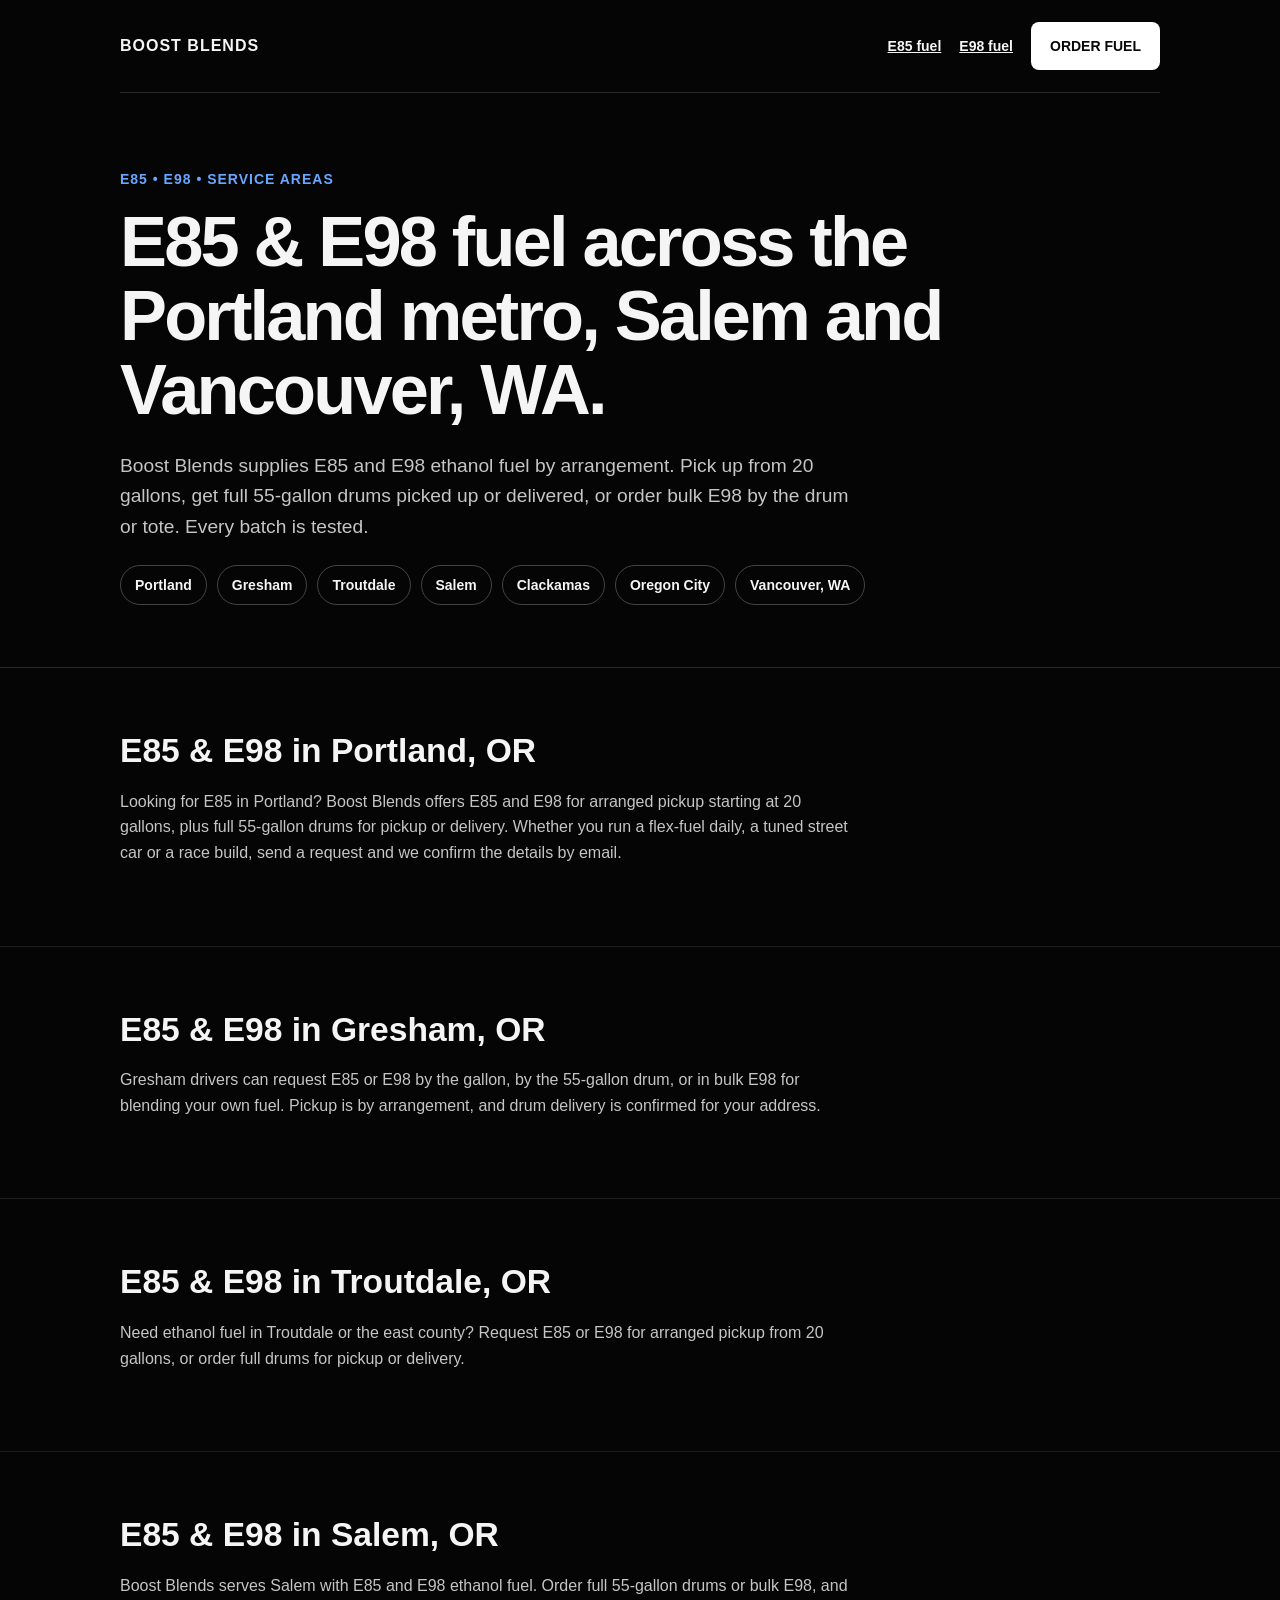
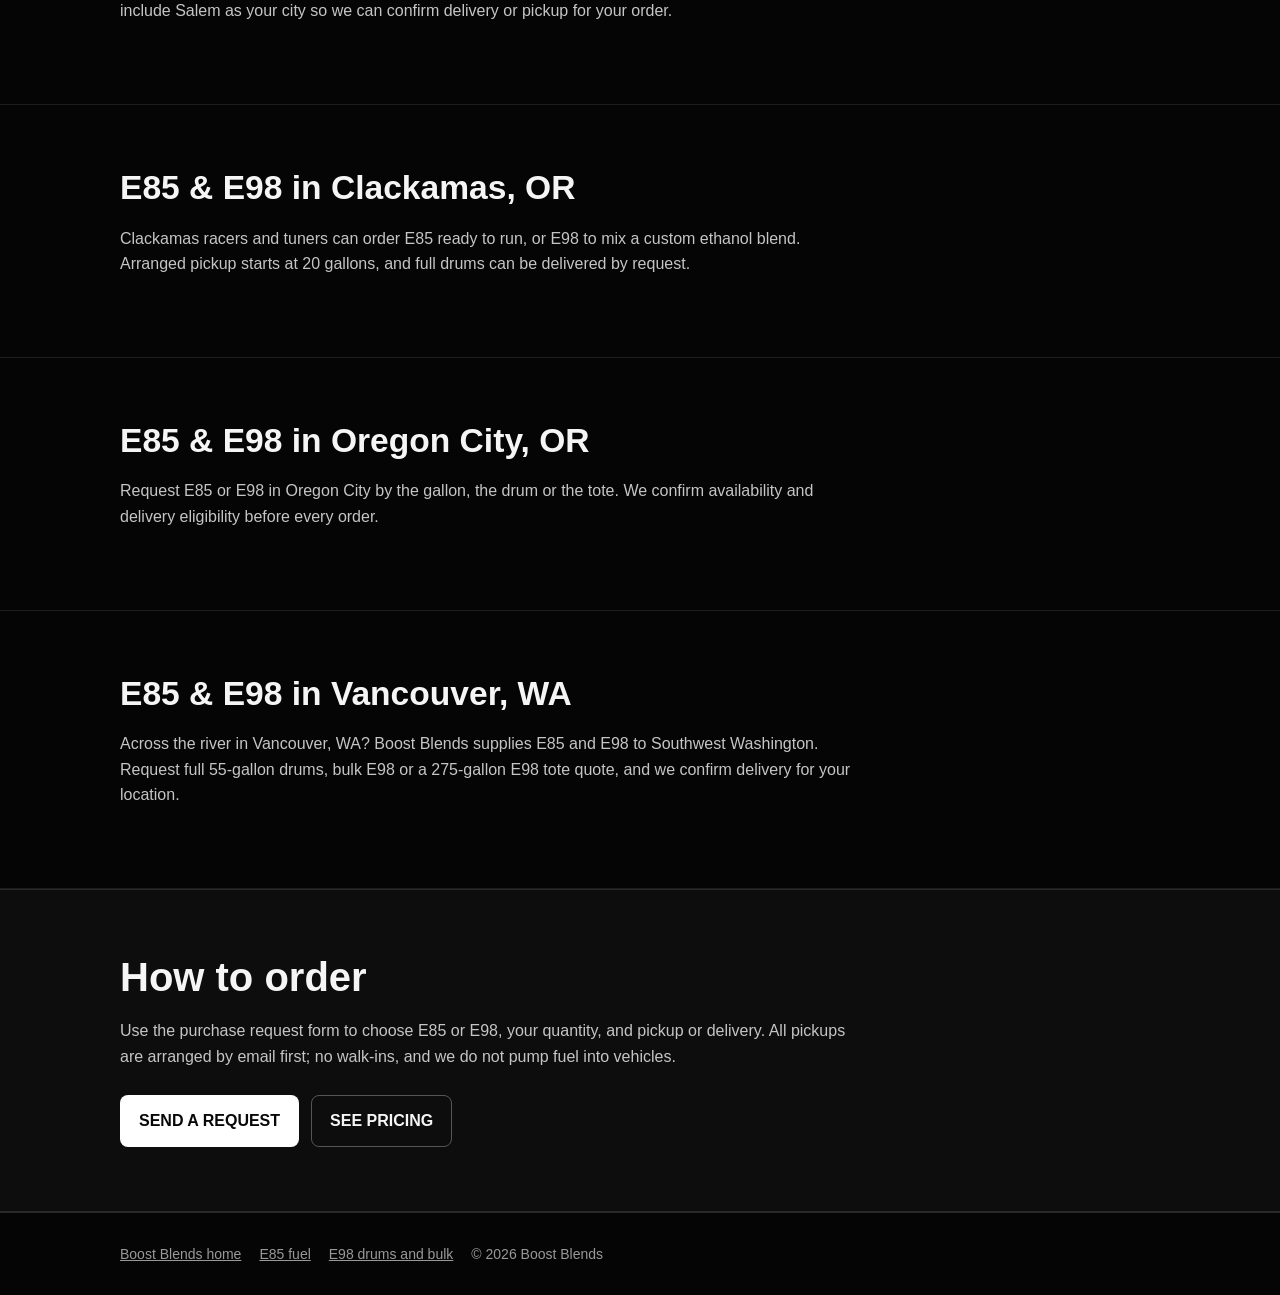
==== areas.html @ d42e04da "SEO: E85/E98 + all service cities in titles, schema, FAQ, new areas page; promo pricing on product p" ====
<!doctype html><html lang="en"><head><meta charset="utf-8"><meta name="viewport" content="width=device-width,initial-scale=1"><title>E85 &amp; E98 Near Portland, Gresham, Troutdale, Salem &amp; Vancouver WA | Boost Blends</title><meta name="description" content="Where to buy E85 and E98 ethanol fuel in Portland, Gresham, Troutdale, Salem, Clackamas, Oregon City and Vancouver, WA. Arranged pickup from 20 gallons and 55-gallon drum delivery."><link rel="canonical" href="https://boostblendsfuel.com/areas.html"><link rel="stylesheet" href="/product.css"><script type="application/ld+json">{"@context":"https://schema.org","@type":"WebPage","name":"E85 & E98 service areas","url":"https://boostblendsfuel.com/areas.html","about":{"@id":"https://boostblendsfuel.com/#business"},"mentions":[{"@type":"City","name":"Portland, OR"},{"@type":"City","name":"Gresham, OR"},{"@type":"City","name":"Troutdale, OR"},{"@type":"City","name":"Salem, OR"},{"@type":"City","name":"Clackamas, OR"},{"@type":"City","name":"Oregon City, OR"},{"@type":"City","name":"Vancouver, WA"}]}</script><style>.cities{display:flex;flex-wrap:wrap;gap:10px;margin-top:22px}.cities a{border:1px solid #444;border-radius:999px;padding:8px 14px;font-weight:800;font-size:14px;text-decoration:none}.city h2{font-size:clamp(1.6rem,3.4vw,2.1rem)}.city{border-bottom:1px solid #1d1d1d}</style></head><body><div class="wrap"><nav class="nav"><a class="brand" href="/">BOOST BLENDS</a><div class="navlinks"><a href="/e85.html">E85 fuel</a><a href="/e98.html">E98 fuel</a><a class="btn" href="/#request">ORDER FUEL</a></div></nav></div><main><section class="hero"><div class="wrap"><div class="eyebrow">E85 &bull; E98 &bull; Service areas</div><h1>E85 &amp; E98 fuel across the Portland metro, Salem and Vancouver, WA.</h1><p class="intro">Boost Blends supplies E85 and E98 ethanol fuel by arrangement. Pick up from 20 gallons, get full 55-gallon drums picked up or delivered, or order bulk E98 by the drum or tote. Every batch is tested.</p><div class="cities"><a href="#portland">Portland</a><a href="#gresham">Gresham</a><a href="#troutdale">Troutdale</a><a href="#salem">Salem</a><a href="#clackamas">Clackamas</a><a href="#oregon-city">Oregon City</a><a href="#vancouver-wa">Vancouver, WA</a></div></div></section>

<section id="portland" class="section city"><div class="wrap"><h2>E85 &amp; E98 in Portland, OR</h2><p>Looking for E85 in Portland? Boost Blends offers E85 and E98 for arranged pickup starting at 20 gallons, plus full 55-gallon drums for pickup or delivery. Whether you run a flex-fuel daily, a tuned street car or a race build, send a request and we confirm the details by email.</p></div></section>

<section id="gresham" class="section city"><div class="wrap"><h2>E85 &amp; E98 in Gresham, OR</h2><p>Gresham drivers can request E85 or E98 by the gallon, by the 55-gallon drum, or in bulk E98 for blending your own fuel. Pickup is by arrangement, and drum delivery is confirmed for your address.</p></div></section>

<section id="troutdale" class="section city"><div class="wrap"><h2>E85 &amp; E98 in Troutdale, OR</h2><p>Need ethanol fuel in Troutdale or the east county? Request E85 or E98 for arranged pickup from 20 gallons, or order full drums for pickup or delivery.</p></div></section>

<section id="salem" class="section city"><div class="wrap"><h2>E85 &amp; E98 in Salem, OR</h2><p>Boost Blends serves Salem with E85 and E98 ethanol fuel. Order full 55-gallon drums or bulk E98, and include Salem as your city so we can confirm delivery or pickup for your order.</p></div></section>

<section id="clackamas" class="section city"><div class="wrap"><h2>E85 &amp; E98 in Clackamas, OR</h2><p>Clackamas racers and tuners can order E85 ready to run, or E98 to mix a custom ethanol blend. Arranged pickup starts at 20 gallons, and full drums can be delivered by request.</p></div></section>

<section id="oregon-city" class="section city"><div class="wrap"><h2>E85 &amp; E98 in Oregon City, OR</h2><p>Request E85 or E98 in Oregon City by the gallon, the drum or the tote. We confirm availability and delivery eligibility before every order.</p></div></section>

<section id="vancouver-wa" class="section city"><div class="wrap"><h2>E85 &amp; E98 in Vancouver, WA</h2><p>Across the river in Vancouver, WA? Boost Blends supplies E85 and E98 to Southwest Washington. Request full 55-gallon drums, bulk E98 or a 275-gallon E98 tote quote, and we confirm delivery for your location.</p></div></section>

<section class="section notice"><div class="wrap"><h2>How to order</h2><p>Use the purchase request form to choose E85 or E98, your quantity, and pickup or delivery. All pickups are arranged by email first; no walk-ins, and we do not pump fuel into vehicles.</p><div class="actions"><a class="btn" href="/#request">SEND A REQUEST</a><a class="secondary" href="/#options">SEE PRICING</a></div></div></section></main><footer class="footer"><div class="wrap"><a href="/">Boost Blends home</a><a href="/e85.html">E85 fuel</a><a href="/e98.html">E98 drums and bulk</a><span>&copy; 2026 Boost Blends</span></div></footer></body></html>
---- product.css ----
*{box-sizing:border-box}html{scroll-behavior:smooth}body{margin:0;background:#050505;color:#f5f5f5;font:16px/1.6 Arial,Helvetica,sans-serif}a{color:inherit}.wrap{width:min(100% - 40px,1040px);margin:auto}.nav{display:flex;justify-content:space-between;align-items:center;gap:18px;padding:22px 0;border-bottom:1px solid #292929}.brand{font-weight:900;letter-spacing:1px;text-decoration:none}.navlinks{display:flex;gap:18px;align-items:center;flex-wrap:wrap}.navlinks a{font-size:14px;font-weight:700}.btn{display:inline-block;background:#fff;color:#080808;padding:13px 19px;border-radius:8px;font-weight:900;text-decoration:none}.hero{padding:75px 0 62px;border-bottom:1px solid #292929}.eyebrow{color:#68a7ff;font-size:14px;font-weight:900;text-transform:uppercase;letter-spacing:1px}h1{font-size:clamp(2.5rem,7vw,4.4rem);line-height:1.05;letter-spacing:-.04em;max-width:850px;margin:14px 0 24px}h2{font-size:clamp(1.9rem,4vw,2.5rem);line-height:1.15;margin:0 0 18px}h3{font-size:1.35rem;margin:0 0 10px}p{color:#c5c5c5;max-width:740px}.intro{font-size:1.2rem}.actions{display:flex;gap:12px;flex-wrap:wrap;margin-top:26px}.secondary{border:1px solid #555;border-radius:8px;padding:12px 18px;font-weight:800;text-decoration:none}.section{padding:64px 0}.grid{display:grid;grid-template-columns:repeat(2,minmax(0,1fr));gap:16px}.card{background:#111;border:1px solid #292929;border-radius:14px;padding:24px}.card p{margin-bottom:0}.price{color:#fff;font-size:1.3rem;font-weight:900}.notice{border-top:1px solid #292929;border-bottom:1px solid #292929;background:#0d0d0d}.footer{border-top:1px solid #292929;padding:30px 0;color:#999;font-size:14px}.footer a{margin-right:18px}@media(max-width:700px){.nav{align-items:flex-start;flex-direction:column}.hero{padding:54px 0}.section{padding:48px 0}.grid{grid-template-columns:1fr}}
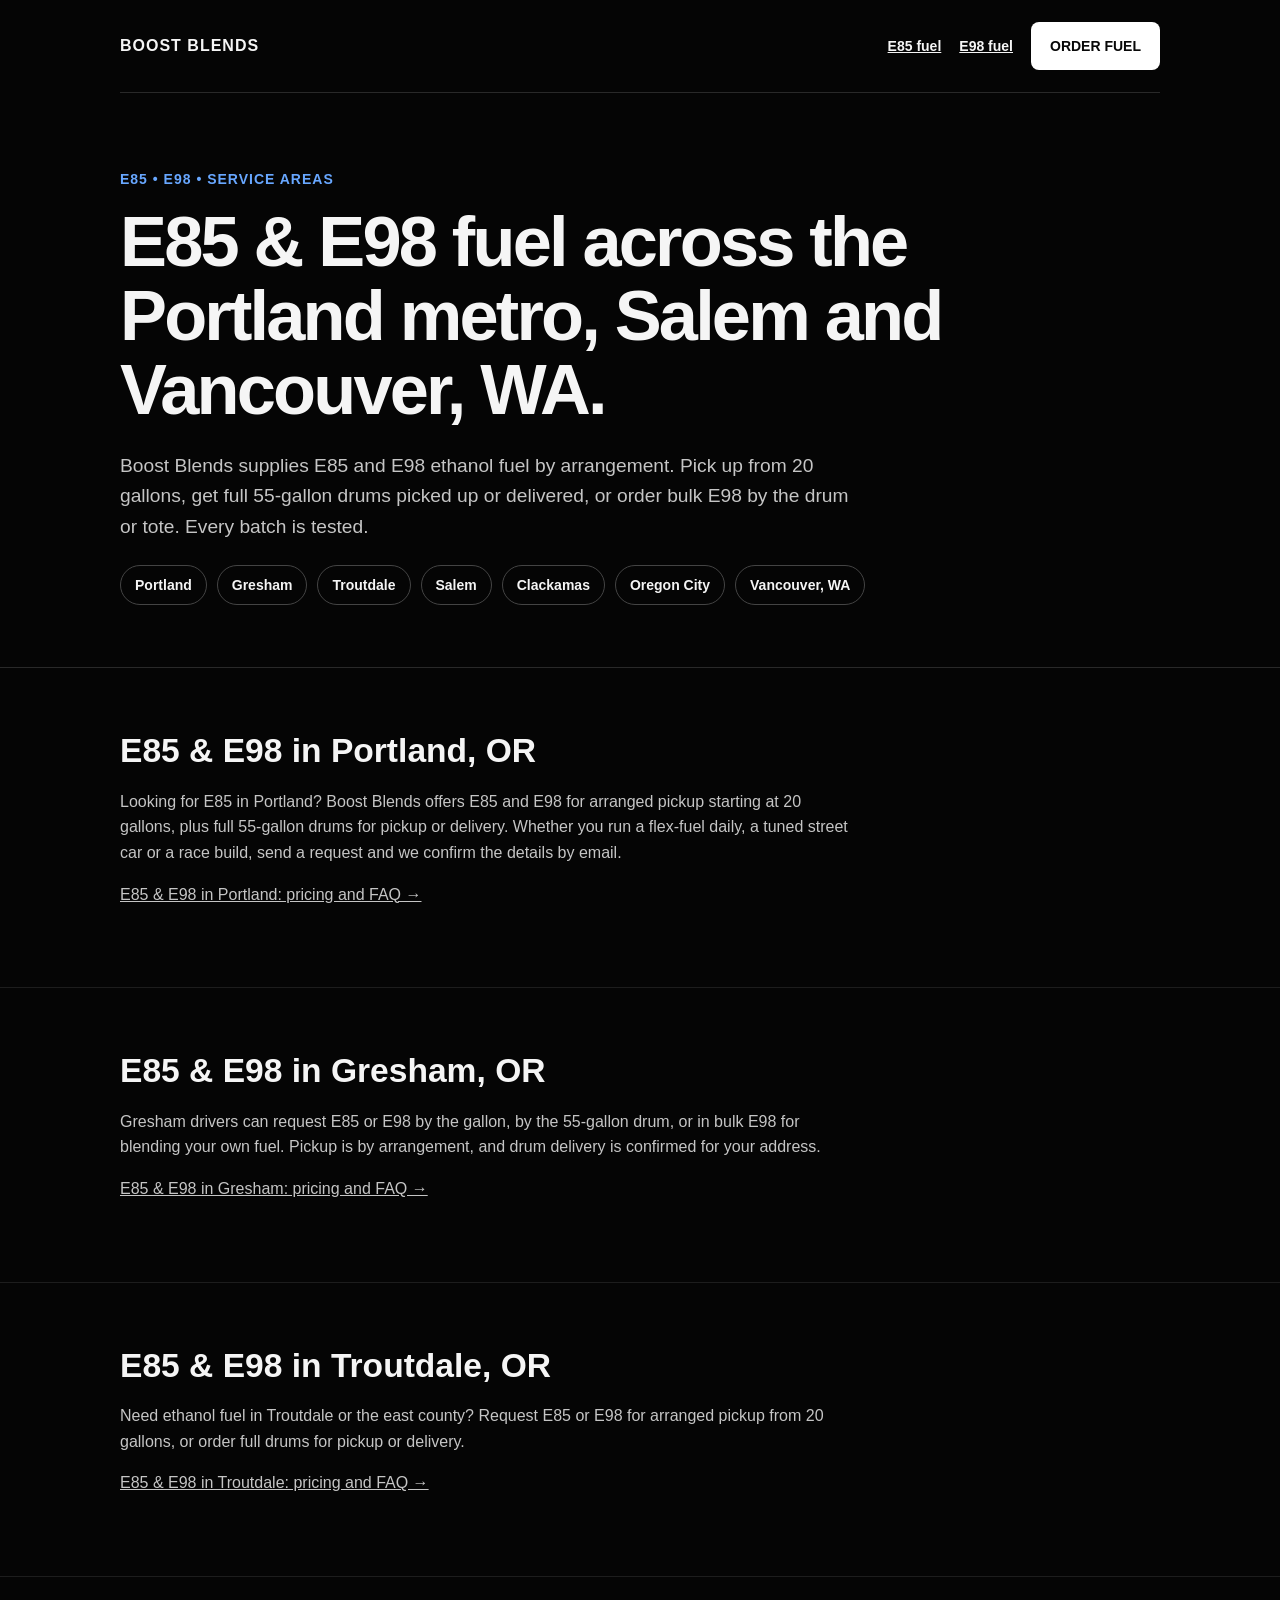
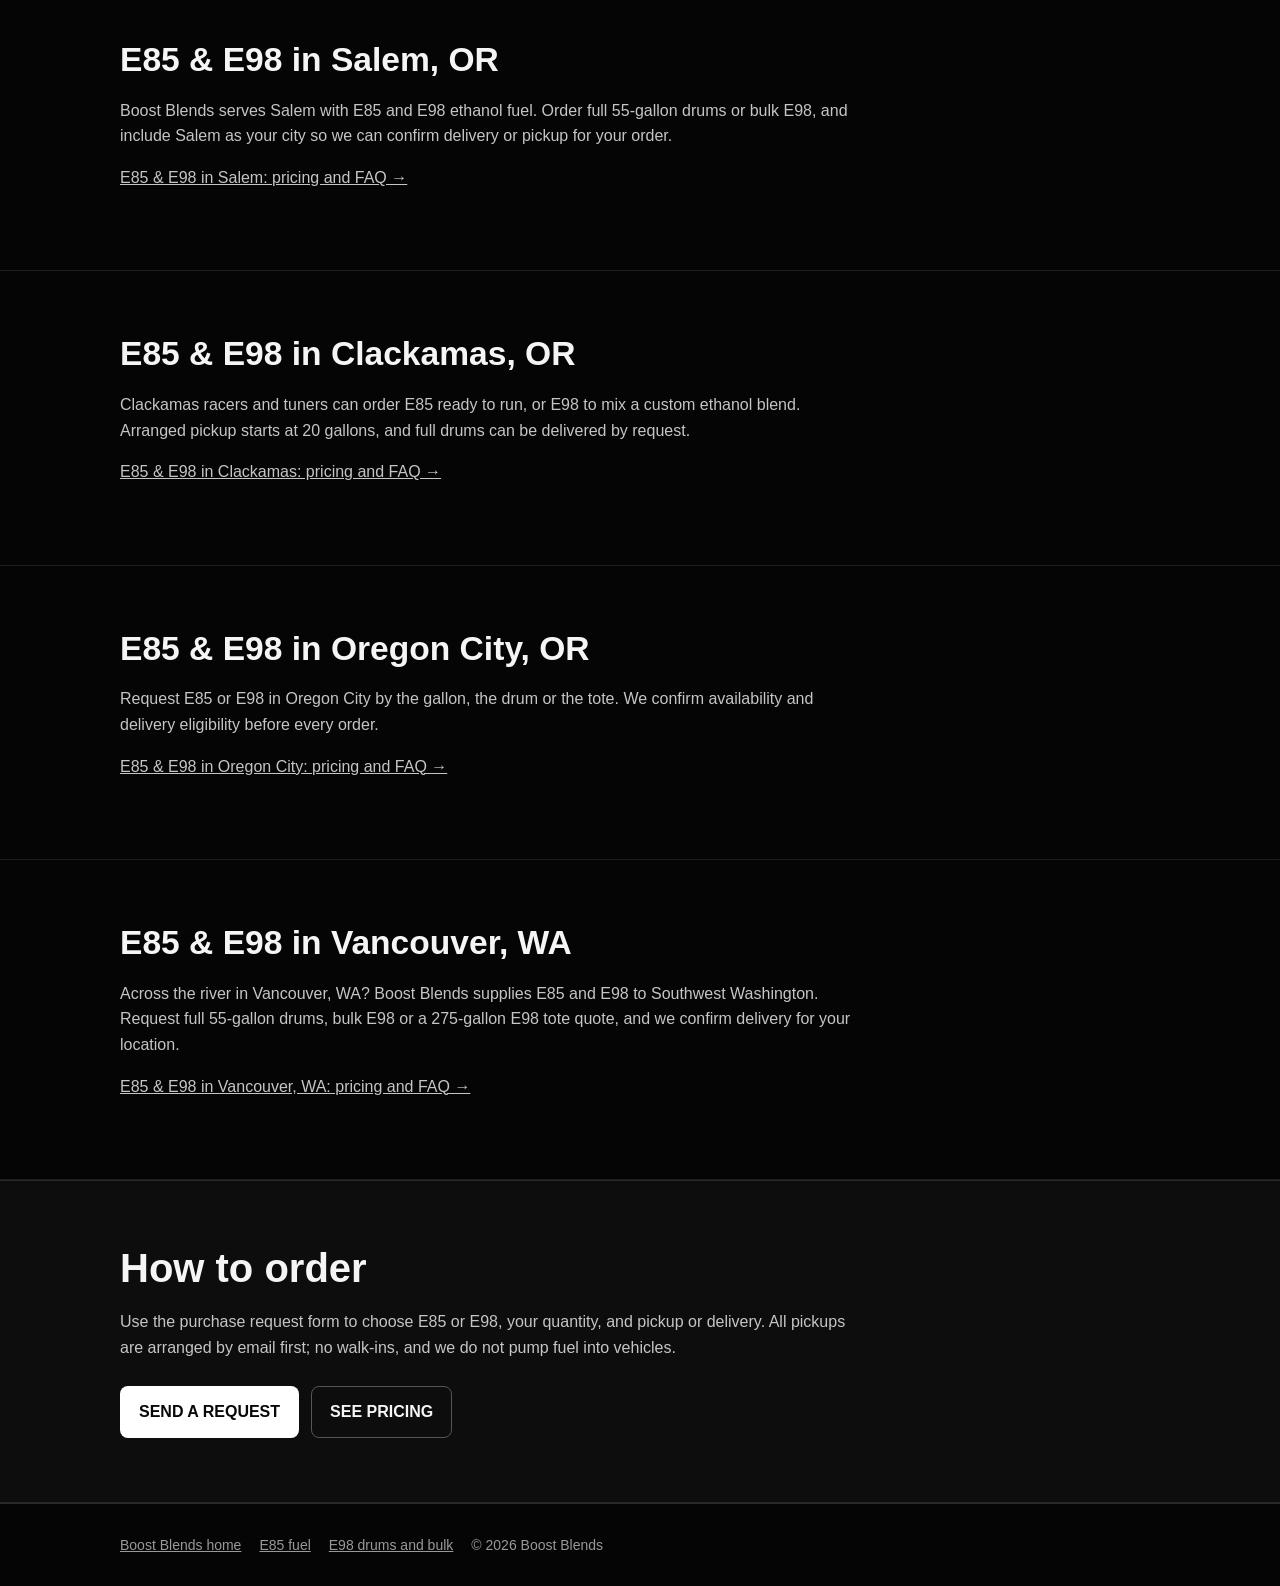
==== commit 5b6ef367: "Add E85 city landing pages and link them from existing pages" ====
--- a/areas.html
+++ b/areas.html
@@ -1,17 +1,17 @@
-<!doctype html><html lang="en"><head><meta charset="utf-8"><meta name="viewport" content="width=device-width,initial-scale=1"><title>E85 &amp; E98 Near Portland, Gresham, Troutdale, Salem &amp; Vancouver WA | Boost Blends</title><meta name="description" content="Where to buy E85 and E98 ethanol fuel in Portland, Gresham, Troutdale, Salem, Clackamas, Oregon City and Vancouver, WA. Arranged pickup from 20 gallons and 55-gallon drum delivery."><link rel="canonical" href="https://boostblendsfuel.com/areas.html"><link rel="stylesheet" href="/product.css"><script type="application/ld+json">{"@context":"https://schema.org","@type":"WebPage","name":"E85 & E98 service areas","url":"https://boostblendsfuel.com/areas.html","about":{"@id":"https://boostblendsfuel.com/#business"},"mentions":[{"@type":"City","name":"Portland, OR"},{"@type":"City","name":"Gresham, OR"},{"@type":"City","name":"Troutdale, OR"},{"@type":"City","name":"Salem, OR"},{"@type":"City","name":"Clackamas, OR"},{"@type":"City","name":"Oregon City, OR"},{"@type":"City","name":"Vancouver, WA"}]}</script><style>.cities{display:flex;flex-wrap:wrap;gap:10px;margin-top:22px}.cities a{border:1px solid #444;border-radius:999px;padding:8px 14px;font-weight:800;font-size:14px;text-decoration:none}.city h2{font-size:clamp(1.6rem,3.4vw,2.1rem)}.city{border-bottom:1px solid #1d1d1d}</style></head><body><div class="wrap"><nav class="nav"><a class="brand" href="/">BOOST BLENDS</a><div class="navlinks"><a href="/e85.html">E85 fuel</a><a href="/e98.html">E98 fuel</a><a class="btn" href="/#request">ORDER FUEL</a></div></nav></div><main><section class="hero"><div class="wrap"><div class="eyebrow">E85 &bull; E98 &bull; Service areas</div><h1>E85 &amp; E98 fuel across the Portland metro, Salem and Vancouver, WA.</h1><p class="intro">Boost Blends supplies E85 and E98 ethanol fuel by arrangement. Pick up from 20 gallons, get full 55-gallon drums picked up or delivered, or order bulk E98 by the drum or tote. Every batch is tested.</p><div class="cities"><a href="#portland">Portland</a><a href="#gresham">Gresham</a><a href="#troutdale">Troutdale</a><a href="#salem">Salem</a><a href="#clackamas">Clackamas</a><a href="#oregon-city">Oregon City</a><a href="#vancouver-wa">Vancouver, WA</a></div></div></section>
+<!doctype html><html lang="en"><head><meta charset="utf-8"><meta name="viewport" content="width=device-width,initial-scale=1"><title>E85 &amp; E98 Near Portland, Gresham, Troutdale, Salem &amp; Vancouver WA | Boost Blends</title><meta name="description" content="Where to buy E85 and E98 ethanol fuel in Portland, Gresham, Troutdale, Salem, Clackamas, Oregon City and Vancouver, WA. Arranged pickup from 20 gallons and 55-gallon drum delivery."><link rel="canonical" href="https://boostblendsfuel.com/areas.html"><link rel="stylesheet" href="/product.css"><script type="application/ld+json">{"@context":"https://schema.org","@type":"WebPage","name":"E85 & E98 service areas","url":"https://boostblendsfuel.com/areas.html","about":{"@id":"https://boostblendsfuel.com/#business"},"mentions":[{"@type":"City","name":"Portland, OR"},{"@type":"City","name":"Gresham, OR"},{"@type":"City","name":"Troutdale, OR"},{"@type":"City","name":"Salem, OR"},{"@type":"City","name":"Clackamas, OR"},{"@type":"City","name":"Oregon City, OR"},{"@type":"City","name":"Vancouver, WA"}]}</script><style>.cities{display:flex;flex-wrap:wrap;gap:10px;margin-top:22px}.cities a{border:1px solid #444;border-radius:999px;padding:8px 14px;font-weight:800;font-size:14px;text-decoration:none}.city h2{font-size:clamp(1.6rem,3.4vw,2.1rem)}.city{border-bottom:1px solid #1d1d1d}</style></head><body><div class="wrap"><nav class="nav"><a class="brand" href="/">BOOST BLENDS</a><div class="navlinks"><a href="/e85.html">E85 fuel</a><a href="/e98.html">E98 fuel</a><a class="btn" href="/#request">ORDER FUEL</a></div></nav></div><main><section class="hero"><div class="wrap"><div class="eyebrow">E85 &bull; E98 &bull; Service areas</div><h1>E85 &amp; E98 fuel across the Portland metro, Salem and Vancouver, WA.</h1><p class="intro">Boost Blends supplies E85 and E98 ethanol fuel by arrangement. Pick up from 20 gallons, get full 55-gallon drums picked up or delivered, or order bulk E98 by the drum or tote. Every batch is tested.</p><div class="cities"><a href="/e85-portland.html">Portland</a><a href="/e85-gresham.html">Gresham</a><a href="/e85-troutdale.html">Troutdale</a><a href="/e85-salem.html">Salem</a><a href="/e85-clackamas.html">Clackamas</a><a href="/e85-oregon-city.html">Oregon City</a><a href="/e85-vancouver-wa.html">Vancouver, WA</a></div></div></section>
 
-<section id="portland" class="section city"><div class="wrap"><h2>E85 &amp; E98 in Portland, OR</h2><p>Looking for E85 in Portland? Boost Blends offers E85 and E98 for arranged pickup starting at 20 gallons, plus full 55-gallon drums for pickup or delivery. Whether you run a flex-fuel daily, a tuned street car or a race build, send a request and we confirm the details by email.</p></div></section>
+<section id="portland" class="section city"><div class="wrap"><h2>E85 &amp; E98 in Portland, OR</h2><p>Looking for E85 in Portland? Boost Blends offers E85 and E98 for arranged pickup starting at 20 gallons, plus full 55-gallon drums for pickup or delivery. Whether you run a flex-fuel daily, a tuned street car or a race build, send a request and we confirm the details by email.</p><p><a href="/e85-portland.html">E85 &amp; E98 in Portland: pricing and FAQ &rarr;</a></p></div></section>
 
-<section id="gresham" class="section city"><div class="wrap"><h2>E85 &amp; E98 in Gresham, OR</h2><p>Gresham drivers can request E85 or E98 by the gallon, by the 55-gallon drum, or in bulk E98 for blending your own fuel. Pickup is by arrangement, and drum delivery is confirmed for your address.</p></div></section>
+<section id="gresham" class="section city"><div class="wrap"><h2>E85 &amp; E98 in Gresham, OR</h2><p>Gresham drivers can request E85 or E98 by the gallon, by the 55-gallon drum, or in bulk E98 for blending your own fuel. Pickup is by arrangement, and drum delivery is confirmed for your address.</p><p><a href="/e85-gresham.html">E85 &amp; E98 in Gresham: pricing and FAQ &rarr;</a></p></div></section>
 
-<section id="troutdale" class="section city"><div class="wrap"><h2>E85 &amp; E98 in Troutdale, OR</h2><p>Need ethanol fuel in Troutdale or the east county? Request E85 or E98 for arranged pickup from 20 gallons, or order full drums for pickup or delivery.</p></div></section>
+<section id="troutdale" class="section city"><div class="wrap"><h2>E85 &amp; E98 in Troutdale, OR</h2><p>Need ethanol fuel in Troutdale or the east county? Request E85 or E98 for arranged pickup from 20 gallons, or order full drums for pickup or delivery.</p><p><a href="/e85-troutdale.html">E85 &amp; E98 in Troutdale: pricing and FAQ &rarr;</a></p></div></section>
 
-<section id="salem" class="section city"><div class="wrap"><h2>E85 &amp; E98 in Salem, OR</h2><p>Boost Blends serves Salem with E85 and E98 ethanol fuel. Order full 55-gallon drums or bulk E98, and include Salem as your city so we can confirm delivery or pickup for your order.</p></div></section>
+<section id="salem" class="section city"><div class="wrap"><h2>E85 &amp; E98 in Salem, OR</h2><p>Boost Blends serves Salem with E85 and E98 ethanol fuel. Order full 55-gallon drums or bulk E98, and include Salem as your city so we can confirm delivery or pickup for your order.</p><p><a href="/e85-salem.html">E85 &amp; E98 in Salem: pricing and FAQ &rarr;</a></p></div></section>
 
-<section id="clackamas" class="section city"><div class="wrap"><h2>E85 &amp; E98 in Clackamas, OR</h2><p>Clackamas racers and tuners can order E85 ready to run, or E98 to mix a custom ethanol blend. Arranged pickup starts at 20 gallons, and full drums can be delivered by request.</p></div></section>
+<section id="clackamas" class="section city"><div class="wrap"><h2>E85 &amp; E98 in Clackamas, OR</h2><p>Clackamas racers and tuners can order E85 ready to run, or E98 to mix a custom ethanol blend. Arranged pickup starts at 20 gallons, and full drums can be delivered by request.</p><p><a href="/e85-clackamas.html">E85 &amp; E98 in Clackamas: pricing and FAQ &rarr;</a></p></div></section>
 
-<section id="oregon-city" class="section city"><div class="wrap"><h2>E85 &amp; E98 in Oregon City, OR</h2><p>Request E85 or E98 in Oregon City by the gallon, the drum or the tote. We confirm availability and delivery eligibility before every order.</p></div></section>
+<section id="oregon-city" class="section city"><div class="wrap"><h2>E85 &amp; E98 in Oregon City, OR</h2><p>Request E85 or E98 in Oregon City by the gallon, the drum or the tote. We confirm availability and delivery eligibility before every order.</p><p><a href="/e85-oregon-city.html">E85 &amp; E98 in Oregon City: pricing and FAQ &rarr;</a></p></div></section>
 
-<section id="vancouver-wa" class="section city"><div class="wrap"><h2>E85 &amp; E98 in Vancouver, WA</h2><p>Across the river in Vancouver, WA? Boost Blends supplies E85 and E98 to Southwest Washington. Request full 55-gallon drums, bulk E98 or a 275-gallon E98 tote quote, and we confirm delivery for your location.</p></div></section>
+<section id="vancouver-wa" class="section city"><div class="wrap"><h2>E85 &amp; E98 in Vancouver, WA</h2><p>Across the river in Vancouver, WA? Boost Blends supplies E85 and E98 to Southwest Washington. Request full 55-gallon drums, bulk E98 or a 275-gallon E98 tote quote, and we confirm delivery for your location.</p><p><a href="/e85-vancouver-wa.html">E85 &amp; E98 in Vancouver, WA: pricing and FAQ &rarr;</a></p></div></section>
 
 <section class="section notice"><div class="wrap"><h2>How to order</h2><p>Use the purchase request form to choose E85 or E98, your quantity, and pickup or delivery. All pickups are arranged by email first; no walk-ins, and we do not pump fuel into vehicles.</p><div class="actions"><a class="btn" href="/#request">SEND A REQUEST</a><a class="secondary" href="/#options">SEE PRICING</a></div></div></section></main><footer class="footer"><div class="wrap"><a href="/">Boost Blends home</a><a href="/e85.html">E85 fuel</a><a href="/e98.html">E98 drums and bulk</a><span>&copy; 2026 Boost Blends</span></div></footer></body></html>
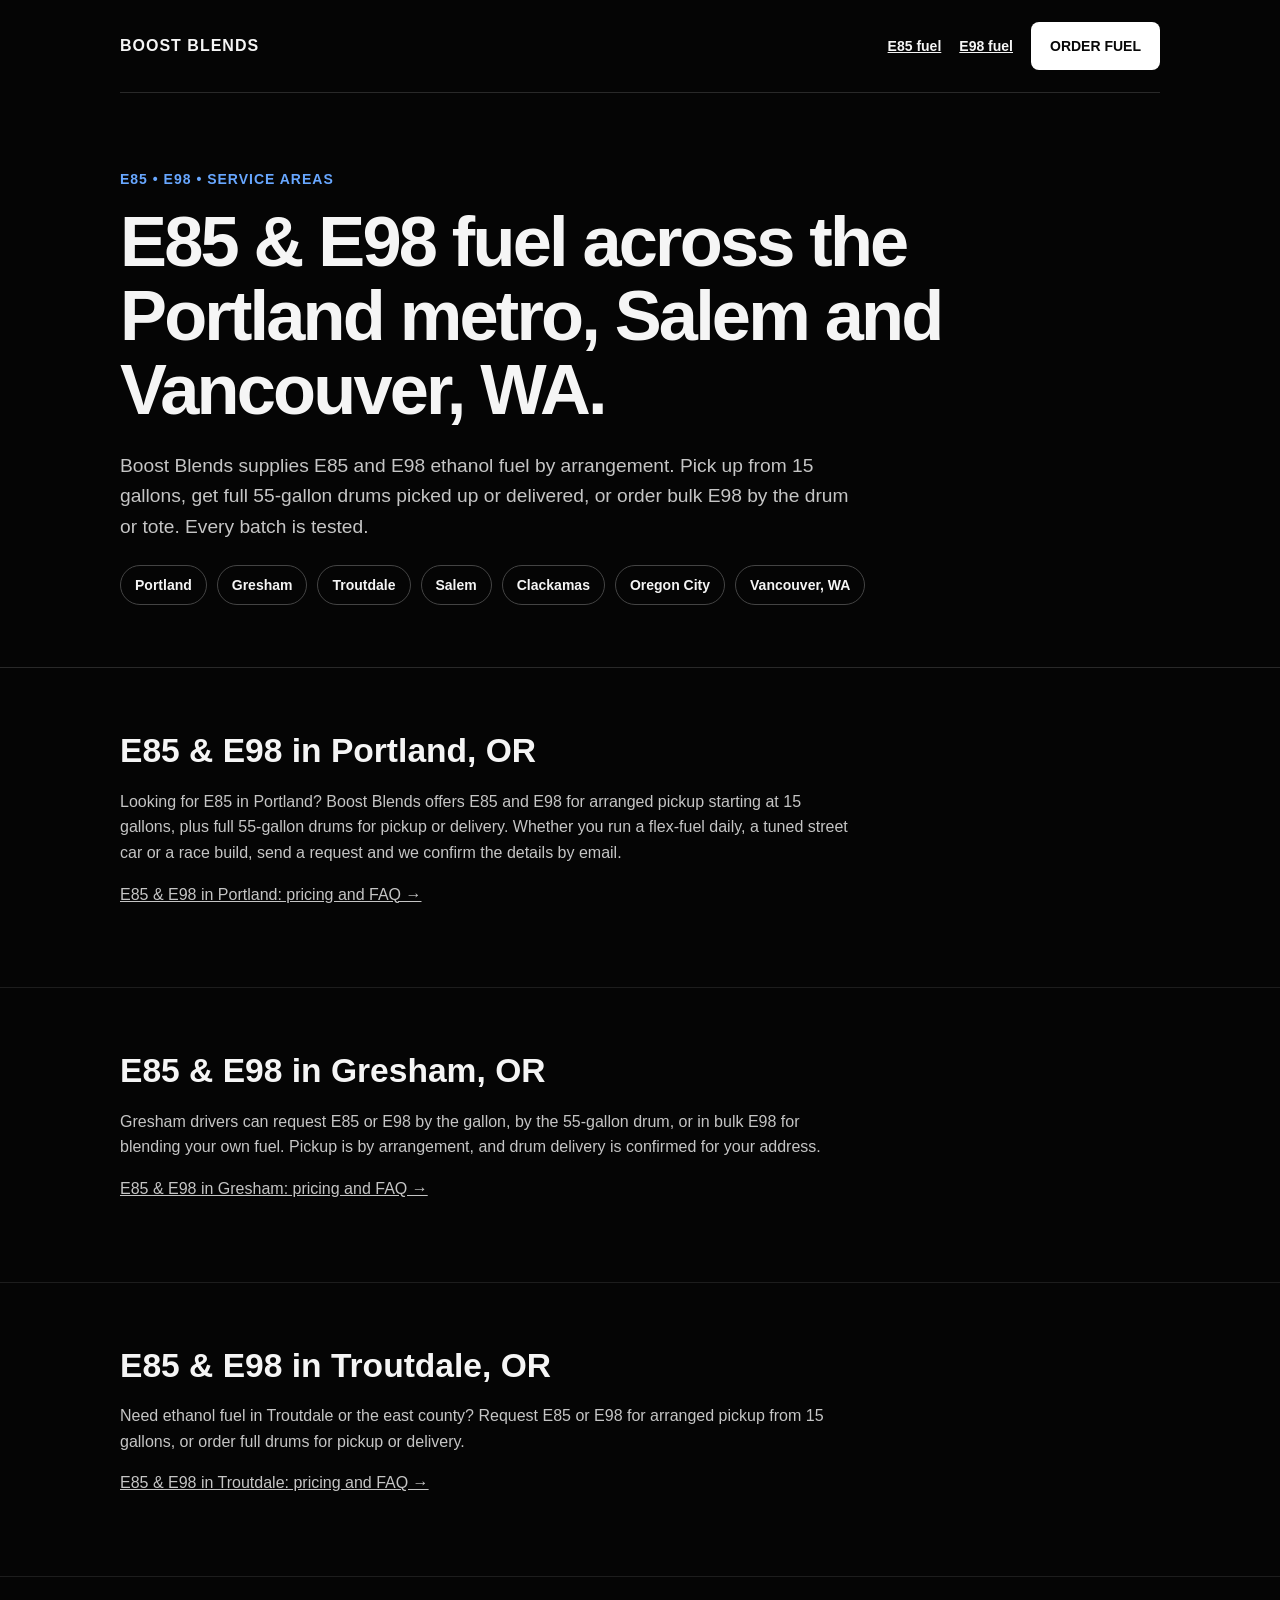
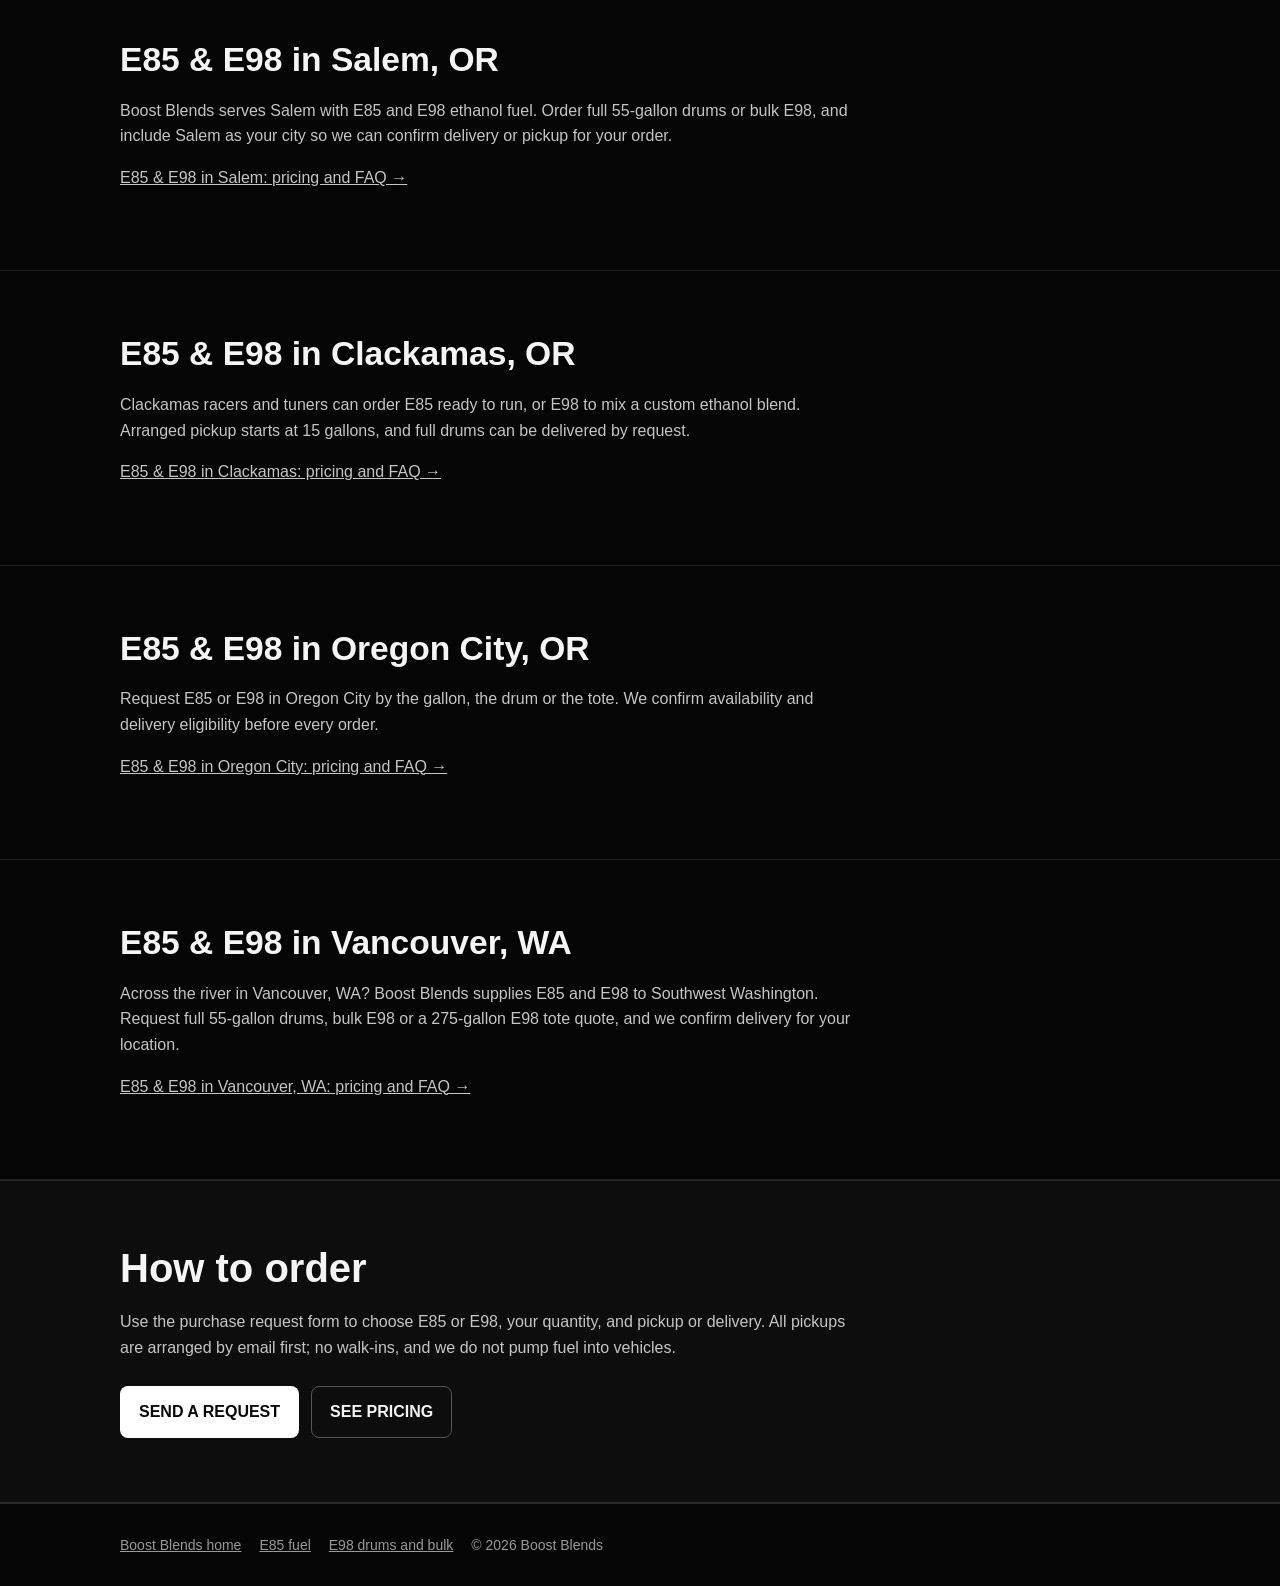
==== commit 21c87a70: "Add jug fills, barrels and race fuel wording; lower pickup minimum to 15 gallons" ====
--- a/areas.html
+++ b/areas.html
@@ -1,14 +1,14 @@
-<!doctype html><html lang="en"><head><meta charset="utf-8"><meta name="viewport" content="width=device-width,initial-scale=1"><title>E85 &amp; E98 Near Portland, Gresham, Troutdale, Salem &amp; Vancouver WA | Boost Blends</title><meta name="description" content="Where to buy E85 and E98 ethanol fuel in Portland, Gresham, Troutdale, Salem, Clackamas, Oregon City and Vancouver, WA. Arranged pickup from 20 gallons and 55-gallon drum delivery."><link rel="canonical" href="https://boostblendsfuel.com/areas.html"><link rel="stylesheet" href="/product.css"><script type="application/ld+json">{"@context":"https://schema.org","@type":"WebPage","name":"E85 & E98 service areas","url":"https://boostblendsfuel.com/areas.html","about":{"@id":"https://boostblendsfuel.com/#business"},"mentions":[{"@type":"City","name":"Portland, OR"},{"@type":"City","name":"Gresham, OR"},{"@type":"City","name":"Troutdale, OR"},{"@type":"City","name":"Salem, OR"},{"@type":"City","name":"Clackamas, OR"},{"@type":"City","name":"Oregon City, OR"},{"@type":"City","name":"Vancouver, WA"}]}</script><style>.cities{display:flex;flex-wrap:wrap;gap:10px;margin-top:22px}.cities a{border:1px solid #444;border-radius:999px;padding:8px 14px;font-weight:800;font-size:14px;text-decoration:none}.city h2{font-size:clamp(1.6rem,3.4vw,2.1rem)}.city{border-bottom:1px solid #1d1d1d}</style></head><body><div class="wrap"><nav class="nav"><a class="brand" href="/">BOOST BLENDS</a><div class="navlinks"><a href="/e85.html">E85 fuel</a><a href="/e98.html">E98 fuel</a><a class="btn" href="/#request">ORDER FUEL</a></div></nav></div><main><section class="hero"><div class="wrap"><div class="eyebrow">E85 &bull; E98 &bull; Service areas</div><h1>E85 &amp; E98 fuel across the Portland metro, Salem and Vancouver, WA.</h1><p class="intro">Boost Blends supplies E85 and E98 ethanol fuel by arrangement. Pick up from 20 gallons, get full 55-gallon drums picked up or delivered, or order bulk E98 by the drum or tote. Every batch is tested.</p><div class="cities"><a href="/e85-portland.html">Portland</a><a href="/e85-gresham.html">Gresham</a><a href="/e85-troutdale.html">Troutdale</a><a href="/e85-salem.html">Salem</a><a href="/e85-clackamas.html">Clackamas</a><a href="/e85-oregon-city.html">Oregon City</a><a href="/e85-vancouver-wa.html">Vancouver, WA</a></div></div></section>
+<!doctype html><html lang="en"><head><meta charset="utf-8"><meta name="viewport" content="width=device-width,initial-scale=1"><title>E85 &amp; E98 Near Portland, Gresham, Troutdale, Salem &amp; Vancouver WA | Boost Blends</title><meta name="description" content="Where to buy E85 and E98 ethanol fuel in Portland, Gresham, Troutdale, Salem, Clackamas, Oregon City and Vancouver, WA. Arranged pickup from 15 gallons and 55-gallon drum delivery."><link rel="canonical" href="https://boostblendsfuel.com/areas.html"><link rel="stylesheet" href="/product.css"><script type="application/ld+json">{"@context":"https://schema.org","@type":"WebPage","name":"E85 & E98 service areas","url":"https://boostblendsfuel.com/areas.html","about":{"@id":"https://boostblendsfuel.com/#business"},"mentions":[{"@type":"City","name":"Portland, OR"},{"@type":"City","name":"Gresham, OR"},{"@type":"City","name":"Troutdale, OR"},{"@type":"City","name":"Salem, OR"},{"@type":"City","name":"Clackamas, OR"},{"@type":"City","name":"Oregon City, OR"},{"@type":"City","name":"Vancouver, WA"}]}</script><style>.cities{display:flex;flex-wrap:wrap;gap:10px;margin-top:22px}.cities a{border:1px solid #444;border-radius:999px;padding:8px 14px;font-weight:800;font-size:14px;text-decoration:none}.city h2{font-size:clamp(1.6rem,3.4vw,2.1rem)}.city{border-bottom:1px solid #1d1d1d}</style></head><body><div class="wrap"><nav class="nav"><a class="brand" href="/">BOOST BLENDS</a><div class="navlinks"><a href="/e85.html">E85 fuel</a><a href="/e98.html">E98 fuel</a><a class="btn" href="/#request">ORDER FUEL</a></div></nav></div><main><section class="hero"><div class="wrap"><div class="eyebrow">E85 &bull; E98 &bull; Service areas</div><h1>E85 &amp; E98 fuel across the Portland metro, Salem and Vancouver, WA.</h1><p class="intro">Boost Blends supplies E85 and E98 ethanol fuel by arrangement. Pick up from 15 gallons, get full 55-gallon drums picked up or delivered, or order bulk E98 by the drum or tote. Every batch is tested.</p><div class="cities"><a href="/e85-portland.html">Portland</a><a href="/e85-gresham.html">Gresham</a><a href="/e85-troutdale.html">Troutdale</a><a href="/e85-salem.html">Salem</a><a href="/e85-clackamas.html">Clackamas</a><a href="/e85-oregon-city.html">Oregon City</a><a href="/e85-vancouver-wa.html">Vancouver, WA</a></div></div></section>
 
-<section id="portland" class="section city"><div class="wrap"><h2>E85 &amp; E98 in Portland, OR</h2><p>Looking for E85 in Portland? Boost Blends offers E85 and E98 for arranged pickup starting at 20 gallons, plus full 55-gallon drums for pickup or delivery. Whether you run a flex-fuel daily, a tuned street car or a race build, send a request and we confirm the details by email.</p><p><a href="/e85-portland.html">E85 &amp; E98 in Portland: pricing and FAQ &rarr;</a></p></div></section>
+<section id="portland" class="section city"><div class="wrap"><h2>E85 &amp; E98 in Portland, OR</h2><p>Looking for E85 in Portland? Boost Blends offers E85 and E98 for arranged pickup starting at 15 gallons, plus full 55-gallon drums for pickup or delivery. Whether you run a flex-fuel daily, a tuned street car or a race build, send a request and we confirm the details by email.</p><p><a href="/e85-portland.html">E85 &amp; E98 in Portland: pricing and FAQ &rarr;</a></p></div></section>
 
 <section id="gresham" class="section city"><div class="wrap"><h2>E85 &amp; E98 in Gresham, OR</h2><p>Gresham drivers can request E85 or E98 by the gallon, by the 55-gallon drum, or in bulk E98 for blending your own fuel. Pickup is by arrangement, and drum delivery is confirmed for your address.</p><p><a href="/e85-gresham.html">E85 &amp; E98 in Gresham: pricing and FAQ &rarr;</a></p></div></section>
 
-<section id="troutdale" class="section city"><div class="wrap"><h2>E85 &amp; E98 in Troutdale, OR</h2><p>Need ethanol fuel in Troutdale or the east county? Request E85 or E98 for arranged pickup from 20 gallons, or order full drums for pickup or delivery.</p><p><a href="/e85-troutdale.html">E85 &amp; E98 in Troutdale: pricing and FAQ &rarr;</a></p></div></section>
+<section id="troutdale" class="section city"><div class="wrap"><h2>E85 &amp; E98 in Troutdale, OR</h2><p>Need ethanol fuel in Troutdale or the east county? Request E85 or E98 for arranged pickup from 15 gallons, or order full drums for pickup or delivery.</p><p><a href="/e85-troutdale.html">E85 &amp; E98 in Troutdale: pricing and FAQ &rarr;</a></p></div></section>
 
 <section id="salem" class="section city"><div class="wrap"><h2>E85 &amp; E98 in Salem, OR</h2><p>Boost Blends serves Salem with E85 and E98 ethanol fuel. Order full 55-gallon drums or bulk E98, and include Salem as your city so we can confirm delivery or pickup for your order.</p><p><a href="/e85-salem.html">E85 &amp; E98 in Salem: pricing and FAQ &rarr;</a></p></div></section>
 
-<section id="clackamas" class="section city"><div class="wrap"><h2>E85 &amp; E98 in Clackamas, OR</h2><p>Clackamas racers and tuners can order E85 ready to run, or E98 to mix a custom ethanol blend. Arranged pickup starts at 20 gallons, and full drums can be delivered by request.</p><p><a href="/e85-clackamas.html">E85 &amp; E98 in Clackamas: pricing and FAQ &rarr;</a></p></div></section>
+<section id="clackamas" class="section city"><div class="wrap"><h2>E85 &amp; E98 in Clackamas, OR</h2><p>Clackamas racers and tuners can order E85 ready to run, or E98 to mix a custom ethanol blend. Arranged pickup starts at 15 gallons, and full drums can be delivered by request.</p><p><a href="/e85-clackamas.html">E85 &amp; E98 in Clackamas: pricing and FAQ &rarr;</a></p></div></section>
 
 <section id="oregon-city" class="section city"><div class="wrap"><h2>E85 &amp; E98 in Oregon City, OR</h2><p>Request E85 or E98 in Oregon City by the gallon, the drum or the tote. We confirm availability and delivery eligibility before every order.</p><p><a href="/e85-oregon-city.html">E85 &amp; E98 in Oregon City: pricing and FAQ &rarr;</a></p></div></section>
 
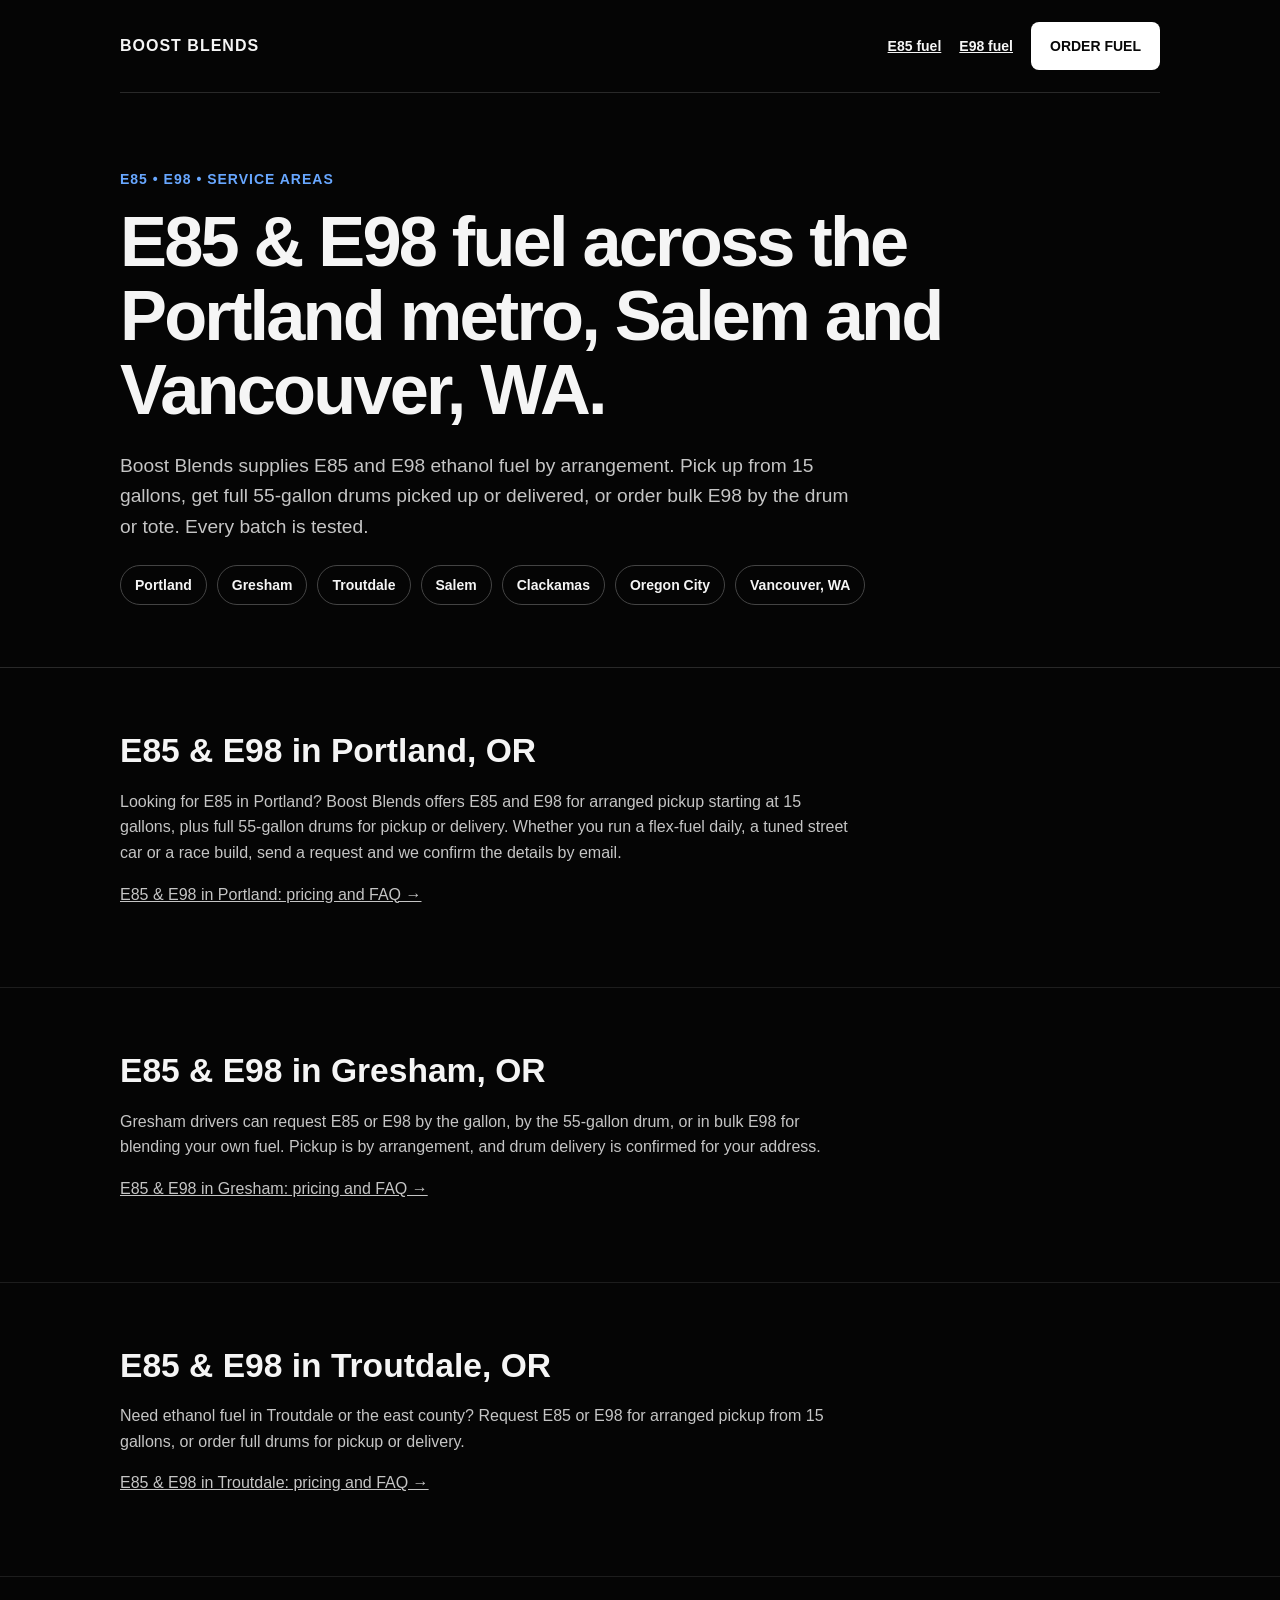
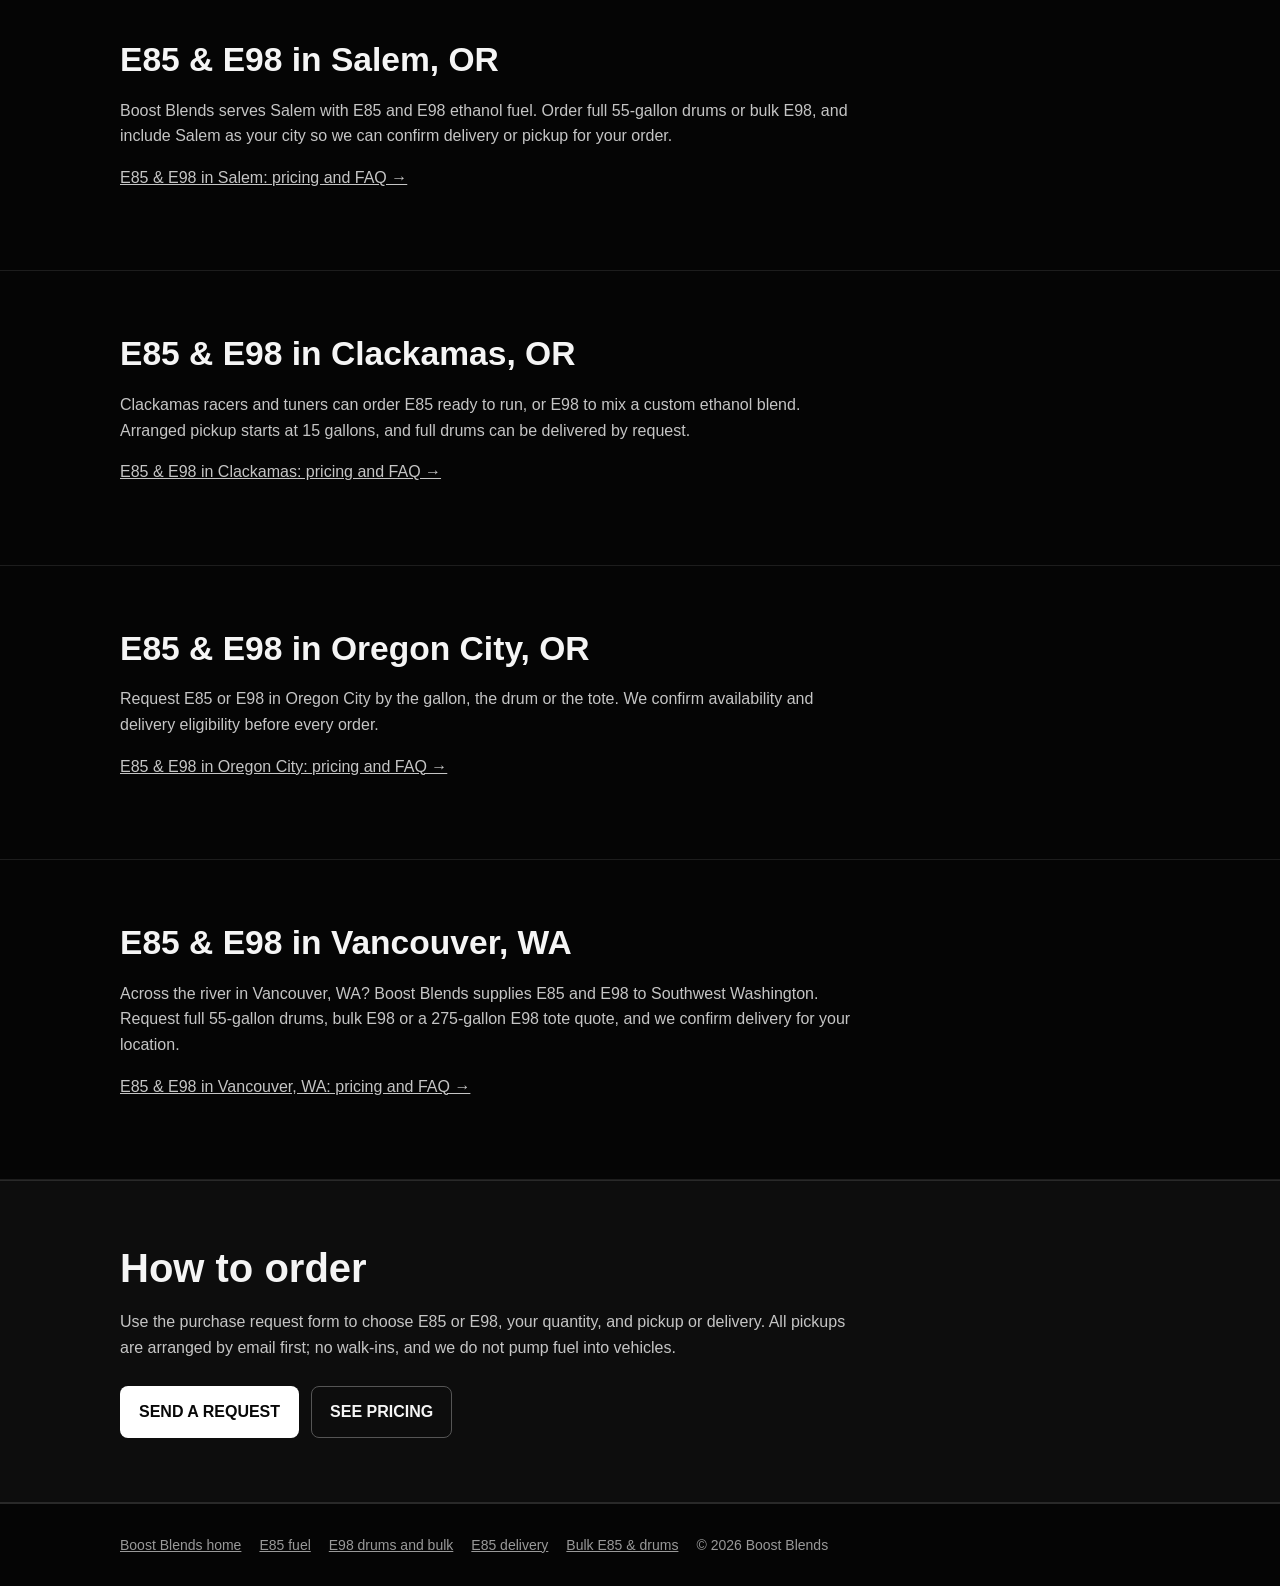
==== commit 07bc5b1f: "Add delivery and bulk pages, lab testing section, FAQs, link previews; speed up homepage" ====
--- a/areas.html
+++ b/areas.html
@@ -1,4 +1,4 @@
-<!doctype html><html lang="en"><head><meta charset="utf-8"><meta name="viewport" content="width=device-width,initial-scale=1"><title>E85 &amp; E98 Near Portland, Gresham, Troutdale, Salem &amp; Vancouver WA | Boost Blends</title><meta name="description" content="Where to buy E85 and E98 ethanol fuel in Portland, Gresham, Troutdale, Salem, Clackamas, Oregon City and Vancouver, WA. Arranged pickup from 15 gallons and 55-gallon drum delivery."><link rel="canonical" href="https://boostblendsfuel.com/areas.html"><link rel="stylesheet" href="/product.css"><script type="application/ld+json">{"@context":"https://schema.org","@type":"WebPage","name":"E85 & E98 service areas","url":"https://boostblendsfuel.com/areas.html","about":{"@id":"https://boostblendsfuel.com/#business"},"mentions":[{"@type":"City","name":"Portland, OR"},{"@type":"City","name":"Gresham, OR"},{"@type":"City","name":"Troutdale, OR"},{"@type":"City","name":"Salem, OR"},{"@type":"City","name":"Clackamas, OR"},{"@type":"City","name":"Oregon City, OR"},{"@type":"City","name":"Vancouver, WA"}]}</script><style>.cities{display:flex;flex-wrap:wrap;gap:10px;margin-top:22px}.cities a{border:1px solid #444;border-radius:999px;padding:8px 14px;font-weight:800;font-size:14px;text-decoration:none}.city h2{font-size:clamp(1.6rem,3.4vw,2.1rem)}.city{border-bottom:1px solid #1d1d1d}</style></head><body><div class="wrap"><nav class="nav"><a class="brand" href="/">BOOST BLENDS</a><div class="navlinks"><a href="/e85.html">E85 fuel</a><a href="/e98.html">E98 fuel</a><a class="btn" href="/#request">ORDER FUEL</a></div></nav></div><main><section class="hero"><div class="wrap"><div class="eyebrow">E85 &bull; E98 &bull; Service areas</div><h1>E85 &amp; E98 fuel across the Portland metro, Salem and Vancouver, WA.</h1><p class="intro">Boost Blends supplies E85 and E98 ethanol fuel by arrangement. Pick up from 15 gallons, get full 55-gallon drums picked up or delivered, or order bulk E98 by the drum or tote. Every batch is tested.</p><div class="cities"><a href="/e85-portland.html">Portland</a><a href="/e85-gresham.html">Gresham</a><a href="/e85-troutdale.html">Troutdale</a><a href="/e85-salem.html">Salem</a><a href="/e85-clackamas.html">Clackamas</a><a href="/e85-oregon-city.html">Oregon City</a><a href="/e85-vancouver-wa.html">Vancouver, WA</a></div></div></section>
+<!doctype html><html lang="en"><head><script async src="https://www.googletagmanager.com/gtag/js?id=AW-18477456391"></script><script>window.dataLayer=window.dataLayer||[];function gtag(){dataLayer.push(arguments);}gtag('js',new Date());gtag('config','AW-18477456391');</script><meta charset="utf-8"><meta name="viewport" content="width=device-width,initial-scale=1"><title>E85 &amp; E98 Near Portland, Gresham, Troutdale, Salem &amp; Vancouver WA | Boost Blends</title><meta name="description" content="Where to buy E85 and E98 ethanol fuel in Portland, Gresham, Troutdale, Salem, Clackamas, Oregon City and Vancouver, WA. Arranged pickup from 15 gallons and 55-gallon drum delivery."><link rel="canonical" href="https://boostblendsfuel.com/areas.html"><meta property="og:type" content="website"><meta property="og:site_name" content="Boost Blends Fuel"><meta property="og:title" content="E85 &amp; E98 Near Portland, Gresham, Troutdale, Salem &amp; Vancouver WA | Boost Blends"><meta property="og:description" content="Where to buy E85 and E98 ethanol fuel in Portland, Gresham, Troutdale, Salem, Clackamas, Oregon City and Vancouver, WA. Arranged pickup from 15 gallons and 55-gallon drum delivery."><meta property="og:url" content="https://boostblendsfuel.com/areas.html"><meta property="og:image" content="https://boostblendsfuel.com/og-image.jpg"><meta property="og:image:width" content="1200"><meta property="og:image:height" content="628"><meta name="twitter:card" content="summary_large_image"><link rel="stylesheet" href="/product.css"><script type="application/ld+json">{"@context":"https://schema.org","@type":"WebPage","name":"E85 & E98 service areas","url":"https://boostblendsfuel.com/areas.html","about":{"@id":"https://boostblendsfuel.com/#business"},"mentions":[{"@type":"City","name":"Portland, OR"},{"@type":"City","name":"Gresham, OR"},{"@type":"City","name":"Troutdale, OR"},{"@type":"City","name":"Salem, OR"},{"@type":"City","name":"Clackamas, OR"},{"@type":"City","name":"Oregon City, OR"},{"@type":"City","name":"Vancouver, WA"}]}</script><style>.cities{display:flex;flex-wrap:wrap;gap:10px;margin-top:22px}.cities a{border:1px solid #444;border-radius:999px;padding:8px 14px;font-weight:800;font-size:14px;text-decoration:none}.city h2{font-size:clamp(1.6rem,3.4vw,2.1rem)}.city{border-bottom:1px solid #1d1d1d}</style></head><body><div class="wrap"><nav class="nav"><a class="brand" href="/">BOOST BLENDS</a><div class="navlinks"><a href="/e85.html">E85 fuel</a><a href="/e98.html">E98 fuel</a><a class="btn" href="/#request">ORDER FUEL</a></div></nav></div><main><section class="hero"><div class="wrap"><div class="eyebrow">E85 &bull; E98 &bull; Service areas</div><h1>E85 &amp; E98 fuel across the Portland metro, Salem and Vancouver, WA.</h1><p class="intro">Boost Blends supplies E85 and E98 ethanol fuel by arrangement. Pick up from 15 gallons, get full 55-gallon drums picked up or delivered, or order bulk E98 by the drum or tote. Every batch is tested.</p><div class="cities"><a href="/e85-portland.html">Portland</a><a href="/e85-gresham.html">Gresham</a><a href="/e85-troutdale.html">Troutdale</a><a href="/e85-salem.html">Salem</a><a href="/e85-clackamas.html">Clackamas</a><a href="/e85-oregon-city.html">Oregon City</a><a href="/e85-vancouver-wa.html">Vancouver, WA</a></div></div></section>
 
 <section id="portland" class="section city"><div class="wrap"><h2>E85 &amp; E98 in Portland, OR</h2><p>Looking for E85 in Portland? Boost Blends offers E85 and E98 for arranged pickup starting at 15 gallons, plus full 55-gallon drums for pickup or delivery. Whether you run a flex-fuel daily, a tuned street car or a race build, send a request and we confirm the details by email.</p><p><a href="/e85-portland.html">E85 &amp; E98 in Portland: pricing and FAQ &rarr;</a></p></div></section>
 
@@ -14,4 +14,4 @@
 
 <section id="vancouver-wa" class="section city"><div class="wrap"><h2>E85 &amp; E98 in Vancouver, WA</h2><p>Across the river in Vancouver, WA? Boost Blends supplies E85 and E98 to Southwest Washington. Request full 55-gallon drums, bulk E98 or a 275-gallon E98 tote quote, and we confirm delivery for your location.</p><p><a href="/e85-vancouver-wa.html">E85 &amp; E98 in Vancouver, WA: pricing and FAQ &rarr;</a></p></div></section>
 
-<section class="section notice"><div class="wrap"><h2>How to order</h2><p>Use the purchase request form to choose E85 or E98, your quantity, and pickup or delivery. All pickups are arranged by email first; no walk-ins, and we do not pump fuel into vehicles.</p><div class="actions"><a class="btn" href="/#request">SEND A REQUEST</a><a class="secondary" href="/#options">SEE PRICING</a></div></div></section></main><footer class="footer"><div class="wrap"><a href="/">Boost Blends home</a><a href="/e85.html">E85 fuel</a><a href="/e98.html">E98 drums and bulk</a><span>&copy; 2026 Boost Blends</span></div></footer></body></html>
+<section class="section notice"><div class="wrap"><h2>How to order</h2><p>Use the purchase request form to choose E85 or E98, your quantity, and pickup or delivery. All pickups are arranged by email first; no walk-ins, and we do not pump fuel into vehicles.</p><div class="actions"><a class="btn" href="/#request">SEND A REQUEST</a><a class="secondary" href="/#options">SEE PRICING</a></div></div></section></main><footer class="footer"><div class="wrap"><a href="/">Boost Blends home</a><a href="/e85.html">E85 fuel</a><a href="/e98.html">E98 drums and bulk</a><a href="/e85-delivery.html">E85 delivery</a><a href="/bulk-e85.html">Bulk E85 &amp; drums</a><span>&copy; 2026 Boost Blends</span></div></footer></body></html>
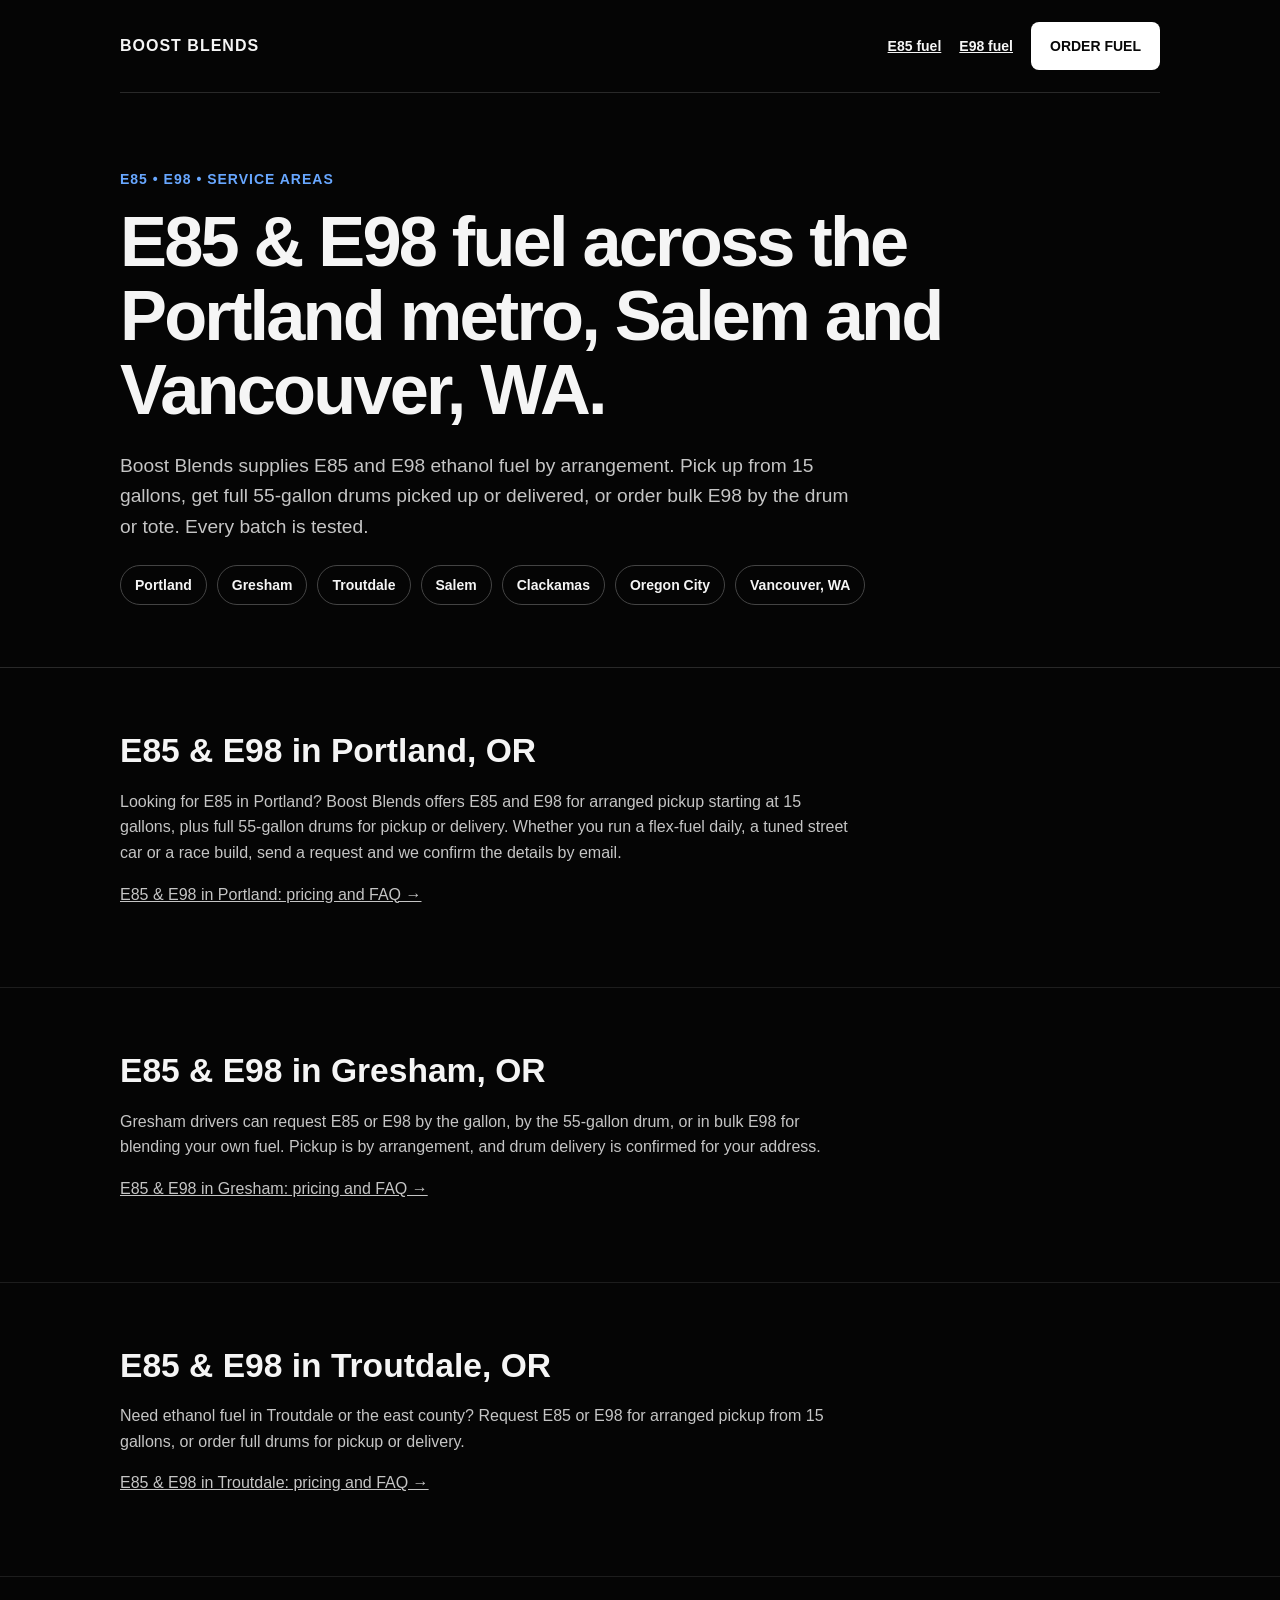
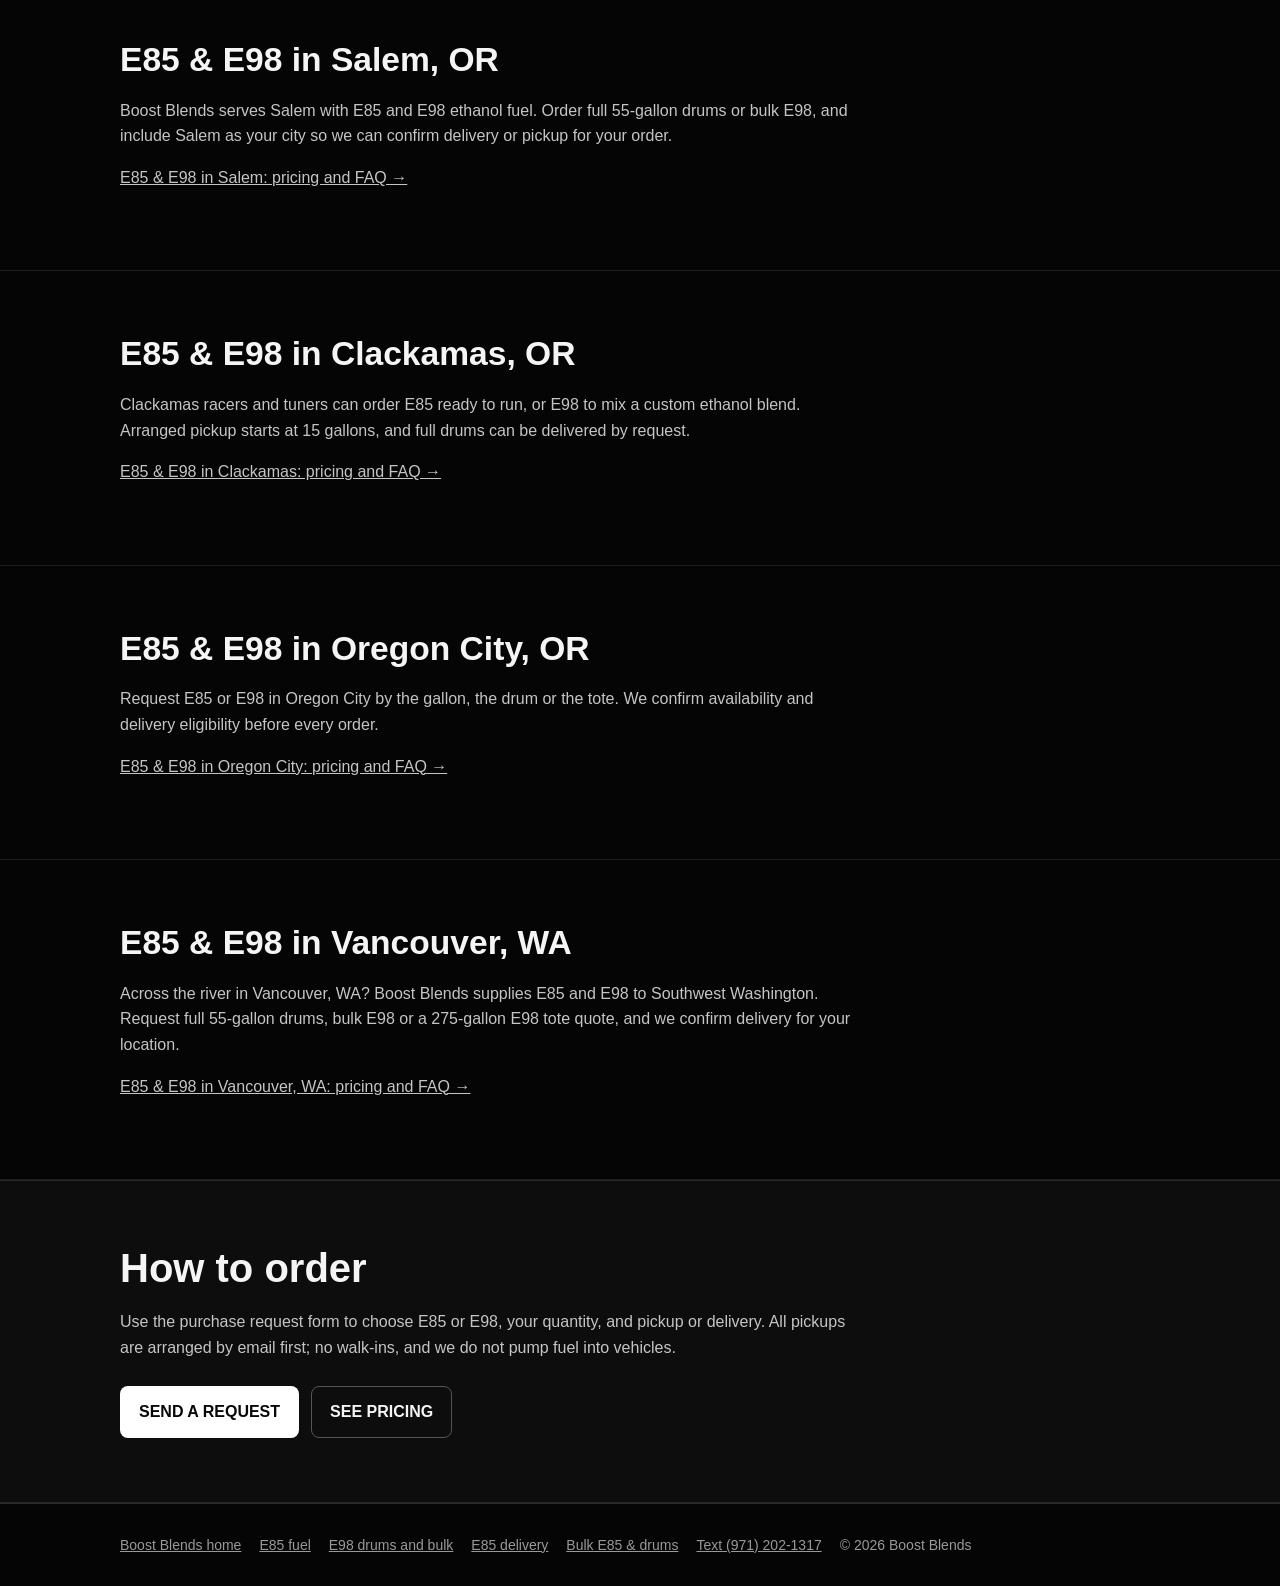
==== commit 65dcebd1: "Add Text us number (971) 202-1317 with tap tracking" ====
--- a/areas.html
+++ b/areas.html
@@ -14,4 +14,4 @@
 
 <section id="vancouver-wa" class="section city"><div class="wrap"><h2>E85 &amp; E98 in Vancouver, WA</h2><p>Across the river in Vancouver, WA? Boost Blends supplies E85 and E98 to Southwest Washington. Request full 55-gallon drums, bulk E98 or a 275-gallon E98 tote quote, and we confirm delivery for your location.</p><p><a href="/e85-vancouver-wa.html">E85 &amp; E98 in Vancouver, WA: pricing and FAQ &rarr;</a></p></div></section>
 
-<section class="section notice"><div class="wrap"><h2>How to order</h2><p>Use the purchase request form to choose E85 or E98, your quantity, and pickup or delivery. All pickups are arranged by email first; no walk-ins, and we do not pump fuel into vehicles.</p><div class="actions"><a class="btn" href="/#request">SEND A REQUEST</a><a class="secondary" href="/#options">SEE PRICING</a></div></div></section></main><footer class="footer"><div class="wrap"><a href="/">Boost Blends home</a><a href="/e85.html">E85 fuel</a><a href="/e98.html">E98 drums and bulk</a><a href="/e85-delivery.html">E85 delivery</a><a href="/bulk-e85.html">Bulk E85 &amp; drums</a><span>&copy; 2026 Boost Blends</span></div></footer></body></html>
+<section class="section notice"><div class="wrap"><h2>How to order</h2><p>Use the purchase request form to choose E85 or E98, your quantity, and pickup or delivery. All pickups are arranged by email first; no walk-ins, and we do not pump fuel into vehicles.</p><div class="actions"><a class="btn" href="/#request">SEND A REQUEST</a><a class="secondary" href="/#options">SEE PRICING</a></div></div></section></main><footer class="footer"><div class="wrap"><a href="/">Boost Blends home</a><a href="/e85.html">E85 fuel</a><a href="/e98.html">E98 drums and bulk</a><a href="/e85-delivery.html">E85 delivery</a><a href="/bulk-e85.html">Bulk E85 &amp; drums</a><a href="sms:+19712021317">Text (971) 202-1317</a><span>&copy; 2026 Boost Blends</span></div></footer><script>document.addEventListener('click',function(e){var a=e.target.closest&&e.target.closest('a[href^="sms:"]');if(a&&typeof gtag==='function')gtag('event','text_us_click');});</script></body></html>
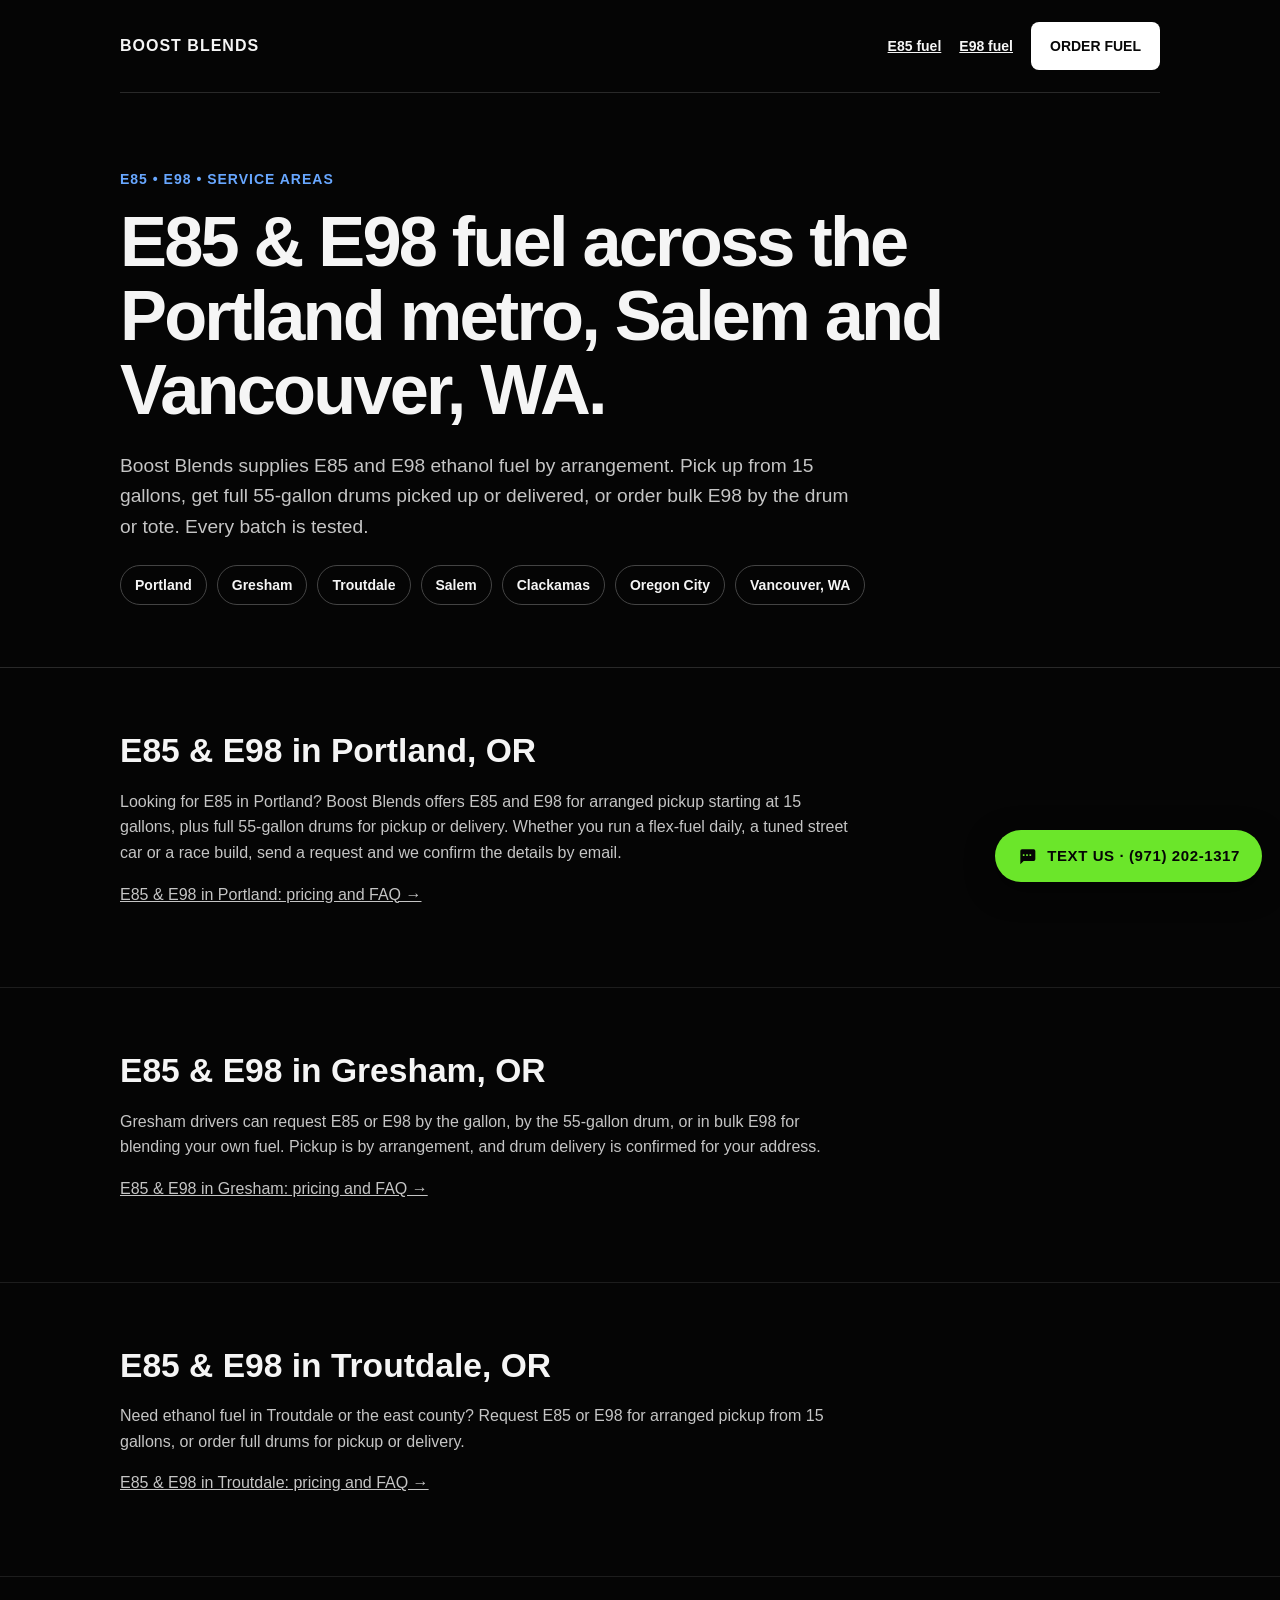
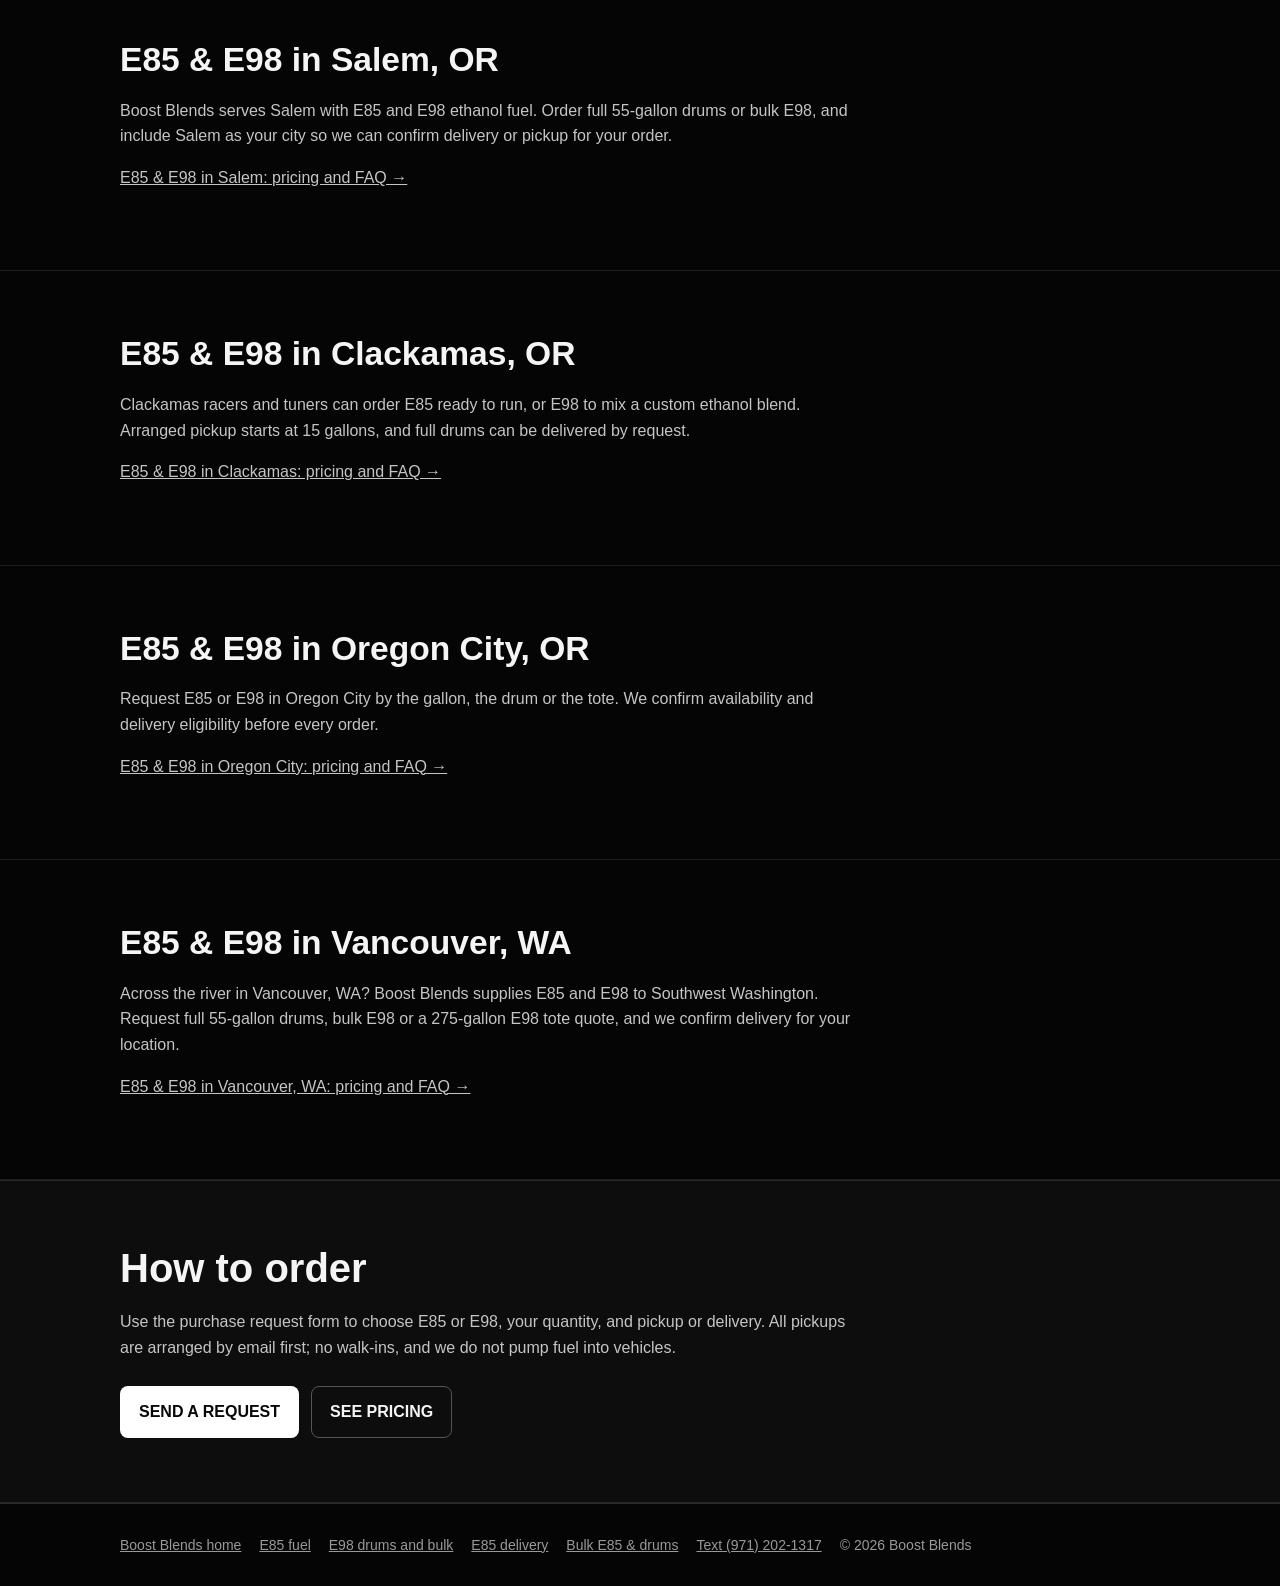
==== commit eb8fdd9c: "Add sticky Text us bar at bottom of every page" ====
--- a/areas.html
+++ b/areas.html
@@ -1,4 +1,4 @@
-<!doctype html><html lang="en"><head><script async src="https://www.googletagmanager.com/gtag/js?id=AW-18477456391"></script><script>window.dataLayer=window.dataLayer||[];function gtag(){dataLayer.push(arguments);}gtag('js',new Date());gtag('config','AW-18477456391');</script><meta charset="utf-8"><meta name="viewport" content="width=device-width,initial-scale=1"><title>E85 &amp; E98 Near Portland, Gresham, Troutdale, Salem &amp; Vancouver WA | Boost Blends</title><meta name="description" content="Where to buy E85 and E98 ethanol fuel in Portland, Gresham, Troutdale, Salem, Clackamas, Oregon City and Vancouver, WA. Arranged pickup from 15 gallons and 55-gallon drum delivery."><link rel="canonical" href="https://boostblendsfuel.com/areas.html"><meta property="og:type" content="website"><meta property="og:site_name" content="Boost Blends Fuel"><meta property="og:title" content="E85 &amp; E98 Near Portland, Gresham, Troutdale, Salem &amp; Vancouver WA | Boost Blends"><meta property="og:description" content="Where to buy E85 and E98 ethanol fuel in Portland, Gresham, Troutdale, Salem, Clackamas, Oregon City and Vancouver, WA. Arranged pickup from 15 gallons and 55-gallon drum delivery."><meta property="og:url" content="https://boostblendsfuel.com/areas.html"><meta property="og:image" content="https://boostblendsfuel.com/og-image.jpg"><meta property="og:image:width" content="1200"><meta property="og:image:height" content="628"><meta name="twitter:card" content="summary_large_image"><link rel="stylesheet" href="/product.css"><script type="application/ld+json">{"@context":"https://schema.org","@type":"WebPage","name":"E85 & E98 service areas","url":"https://boostblendsfuel.com/areas.html","about":{"@id":"https://boostblendsfuel.com/#business"},"mentions":[{"@type":"City","name":"Portland, OR"},{"@type":"City","name":"Gresham, OR"},{"@type":"City","name":"Troutdale, OR"},{"@type":"City","name":"Salem, OR"},{"@type":"City","name":"Clackamas, OR"},{"@type":"City","name":"Oregon City, OR"},{"@type":"City","name":"Vancouver, WA"}]}</script><style>.cities{display:flex;flex-wrap:wrap;gap:10px;margin-top:22px}.cities a{border:1px solid #444;border-radius:999px;padding:8px 14px;font-weight:800;font-size:14px;text-decoration:none}.city h2{font-size:clamp(1.6rem,3.4vw,2.1rem)}.city{border-bottom:1px solid #1d1d1d}</style></head><body><div class="wrap"><nav class="nav"><a class="brand" href="/">BOOST BLENDS</a><div class="navlinks"><a href="/e85.html">E85 fuel</a><a href="/e98.html">E98 fuel</a><a class="btn" href="/#request">ORDER FUEL</a></div></nav></div><main><section class="hero"><div class="wrap"><div class="eyebrow">E85 &bull; E98 &bull; Service areas</div><h1>E85 &amp; E98 fuel across the Portland metro, Salem and Vancouver, WA.</h1><p class="intro">Boost Blends supplies E85 and E98 ethanol fuel by arrangement. Pick up from 15 gallons, get full 55-gallon drums picked up or delivered, or order bulk E98 by the drum or tote. Every batch is tested.</p><div class="cities"><a href="/e85-portland.html">Portland</a><a href="/e85-gresham.html">Gresham</a><a href="/e85-troutdale.html">Troutdale</a><a href="/e85-salem.html">Salem</a><a href="/e85-clackamas.html">Clackamas</a><a href="/e85-oregon-city.html">Oregon City</a><a href="/e85-vancouver-wa.html">Vancouver, WA</a></div></div></section>
+<!doctype html><html lang="en"><head><script async src="https://www.googletagmanager.com/gtag/js?id=AW-18477456391"></script><script>window.dataLayer=window.dataLayer||[];function gtag(){dataLayer.push(arguments);}gtag('js',new Date());gtag('config','AW-18477456391');</script><meta charset="utf-8"><meta name="viewport" content="width=device-width,initial-scale=1"><title>E85 &amp; E98 Near Portland, Gresham, Troutdale, Salem &amp; Vancouver WA | Boost Blends</title><meta name="description" content="Where to buy E85 and E98 ethanol fuel in Portland, Gresham, Troutdale, Salem, Clackamas, Oregon City and Vancouver, WA. Arranged pickup from 15 gallons and 55-gallon drum delivery."><link rel="canonical" href="https://boostblendsfuel.com/areas.html"><meta property="og:type" content="website"><meta property="og:site_name" content="Boost Blends Fuel"><meta property="og:title" content="E85 &amp; E98 Near Portland, Gresham, Troutdale, Salem &amp; Vancouver WA | Boost Blends"><meta property="og:description" content="Where to buy E85 and E98 ethanol fuel in Portland, Gresham, Troutdale, Salem, Clackamas, Oregon City and Vancouver, WA. Arranged pickup from 15 gallons and 55-gallon drum delivery."><meta property="og:url" content="https://boostblendsfuel.com/areas.html"><meta property="og:image" content="https://boostblendsfuel.com/og-image.jpg"><meta property="og:image:width" content="1200"><meta property="og:image:height" content="628"><meta name="twitter:card" content="summary_large_image"><link rel="stylesheet" href="/product.css"><script type="application/ld+json">{"@context":"https://schema.org","@type":"WebPage","name":"E85 & E98 service areas","url":"https://boostblendsfuel.com/areas.html","about":{"@id":"https://boostblendsfuel.com/#business"},"mentions":[{"@type":"City","name":"Portland, OR"},{"@type":"City","name":"Gresham, OR"},{"@type":"City","name":"Troutdale, OR"},{"@type":"City","name":"Salem, OR"},{"@type":"City","name":"Clackamas, OR"},{"@type":"City","name":"Oregon City, OR"},{"@type":"City","name":"Vancouver, WA"}]}</script><style>.cities{display:flex;flex-wrap:wrap;gap:10px;margin-top:22px}.cities a{border:1px solid #444;border-radius:999px;padding:8px 14px;font-weight:800;font-size:14px;text-decoration:none}.city h2{font-size:clamp(1.6rem,3.4vw,2.1rem)}.city{border-bottom:1px solid #1d1d1d}</style><style>.textbar{position:fixed;z-index:60;right:18px;bottom:18px;display:flex;align-items:center;justify-content:center;gap:10px;background:#6be62a;color:#050505;font-weight:900;font-size:15px;letter-spacing:.6px;padding:14px 22px;border-radius:999px;text-decoration:none;box-shadow:0 8px 28px rgba(0,0,0,.5)}.textbar:hover{background:#7ff53c}.textbar svg{width:20px;height:20px;flex:none}@media(max-width:700px){.textbar{left:12px;right:12px;bottom:calc(12px + env(safe-area-inset-bottom));padding:15px 18px;font-size:16px}body{padding-bottom:84px}}</style></head><body><div class="wrap"><nav class="nav"><a class="brand" href="/">BOOST BLENDS</a><div class="navlinks"><a href="/e85.html">E85 fuel</a><a href="/e98.html">E98 fuel</a><a class="btn" href="/#request">ORDER FUEL</a></div></nav></div><main><section class="hero"><div class="wrap"><div class="eyebrow">E85 &bull; E98 &bull; Service areas</div><h1>E85 &amp; E98 fuel across the Portland metro, Salem and Vancouver, WA.</h1><p class="intro">Boost Blends supplies E85 and E98 ethanol fuel by arrangement. Pick up from 15 gallons, get full 55-gallon drums picked up or delivered, or order bulk E98 by the drum or tote. Every batch is tested.</p><div class="cities"><a href="/e85-portland.html">Portland</a><a href="/e85-gresham.html">Gresham</a><a href="/e85-troutdale.html">Troutdale</a><a href="/e85-salem.html">Salem</a><a href="/e85-clackamas.html">Clackamas</a><a href="/e85-oregon-city.html">Oregon City</a><a href="/e85-vancouver-wa.html">Vancouver, WA</a></div></div></section>
 
 <section id="portland" class="section city"><div class="wrap"><h2>E85 &amp; E98 in Portland, OR</h2><p>Looking for E85 in Portland? Boost Blends offers E85 and E98 for arranged pickup starting at 15 gallons, plus full 55-gallon drums for pickup or delivery. Whether you run a flex-fuel daily, a tuned street car or a race build, send a request and we confirm the details by email.</p><p><a href="/e85-portland.html">E85 &amp; E98 in Portland: pricing and FAQ &rarr;</a></p></div></section>
 
@@ -14,4 +14,4 @@
 
 <section id="vancouver-wa" class="section city"><div class="wrap"><h2>E85 &amp; E98 in Vancouver, WA</h2><p>Across the river in Vancouver, WA? Boost Blends supplies E85 and E98 to Southwest Washington. Request full 55-gallon drums, bulk E98 or a 275-gallon E98 tote quote, and we confirm delivery for your location.</p><p><a href="/e85-vancouver-wa.html">E85 &amp; E98 in Vancouver, WA: pricing and FAQ &rarr;</a></p></div></section>
 
-<section class="section notice"><div class="wrap"><h2>How to order</h2><p>Use the purchase request form to choose E85 or E98, your quantity, and pickup or delivery. All pickups are arranged by email first; no walk-ins, and we do not pump fuel into vehicles.</p><div class="actions"><a class="btn" href="/#request">SEND A REQUEST</a><a class="secondary" href="/#options">SEE PRICING</a></div></div></section></main><footer class="footer"><div class="wrap"><a href="/">Boost Blends home</a><a href="/e85.html">E85 fuel</a><a href="/e98.html">E98 drums and bulk</a><a href="/e85-delivery.html">E85 delivery</a><a href="/bulk-e85.html">Bulk E85 &amp; drums</a><a href="sms:+19712021317">Text (971) 202-1317</a><span>&copy; 2026 Boost Blends</span></div></footer><script>document.addEventListener('click',function(e){var a=e.target.closest&&e.target.closest('a[href^="sms:"]');if(a&&typeof gtag==='function')gtag('event','text_us_click');});</script></body></html>
+<section class="section notice"><div class="wrap"><h2>How to order</h2><p>Use the purchase request form to choose E85 or E98, your quantity, and pickup or delivery. All pickups are arranged by email first; no walk-ins, and we do not pump fuel into vehicles.</p><div class="actions"><a class="btn" href="/#request">SEND A REQUEST</a><a class="secondary" href="/#options">SEE PRICING</a></div></div></section></main><footer class="footer"><div class="wrap"><a href="/">Boost Blends home</a><a href="/e85.html">E85 fuel</a><a href="/e98.html">E98 drums and bulk</a><a href="/e85-delivery.html">E85 delivery</a><a href="/bulk-e85.html">Bulk E85 &amp; drums</a><a href="sms:+19712021317">Text (971) 202-1317</a><span>&copy; 2026 Boost Blends</span></div></footer><script>document.addEventListener('click',function(e){var a=e.target.closest&&e.target.closest('a[href^="sms:"]');if(a&&typeof gtag==='function')gtag('event','text_us_click');});</script><a class="textbar" href="sms:+19712021317" aria-label="Text Boost Blends at (971) 202-1317"><svg viewBox="0 0 24 24" fill="currentColor" aria-hidden="true"><path d="M4 4h16a2 2 0 0 1 2 2v10a2 2 0 0 1-2 2H8l-4 4V6a2 2 0 0 1 2-2zm3 6v2h2v-2H7zm4 0v2h2v-2h-2zm4 0v2h2v-2h-2z"/></svg>TEXT US &middot; (971) 202-1317</a></body></html>
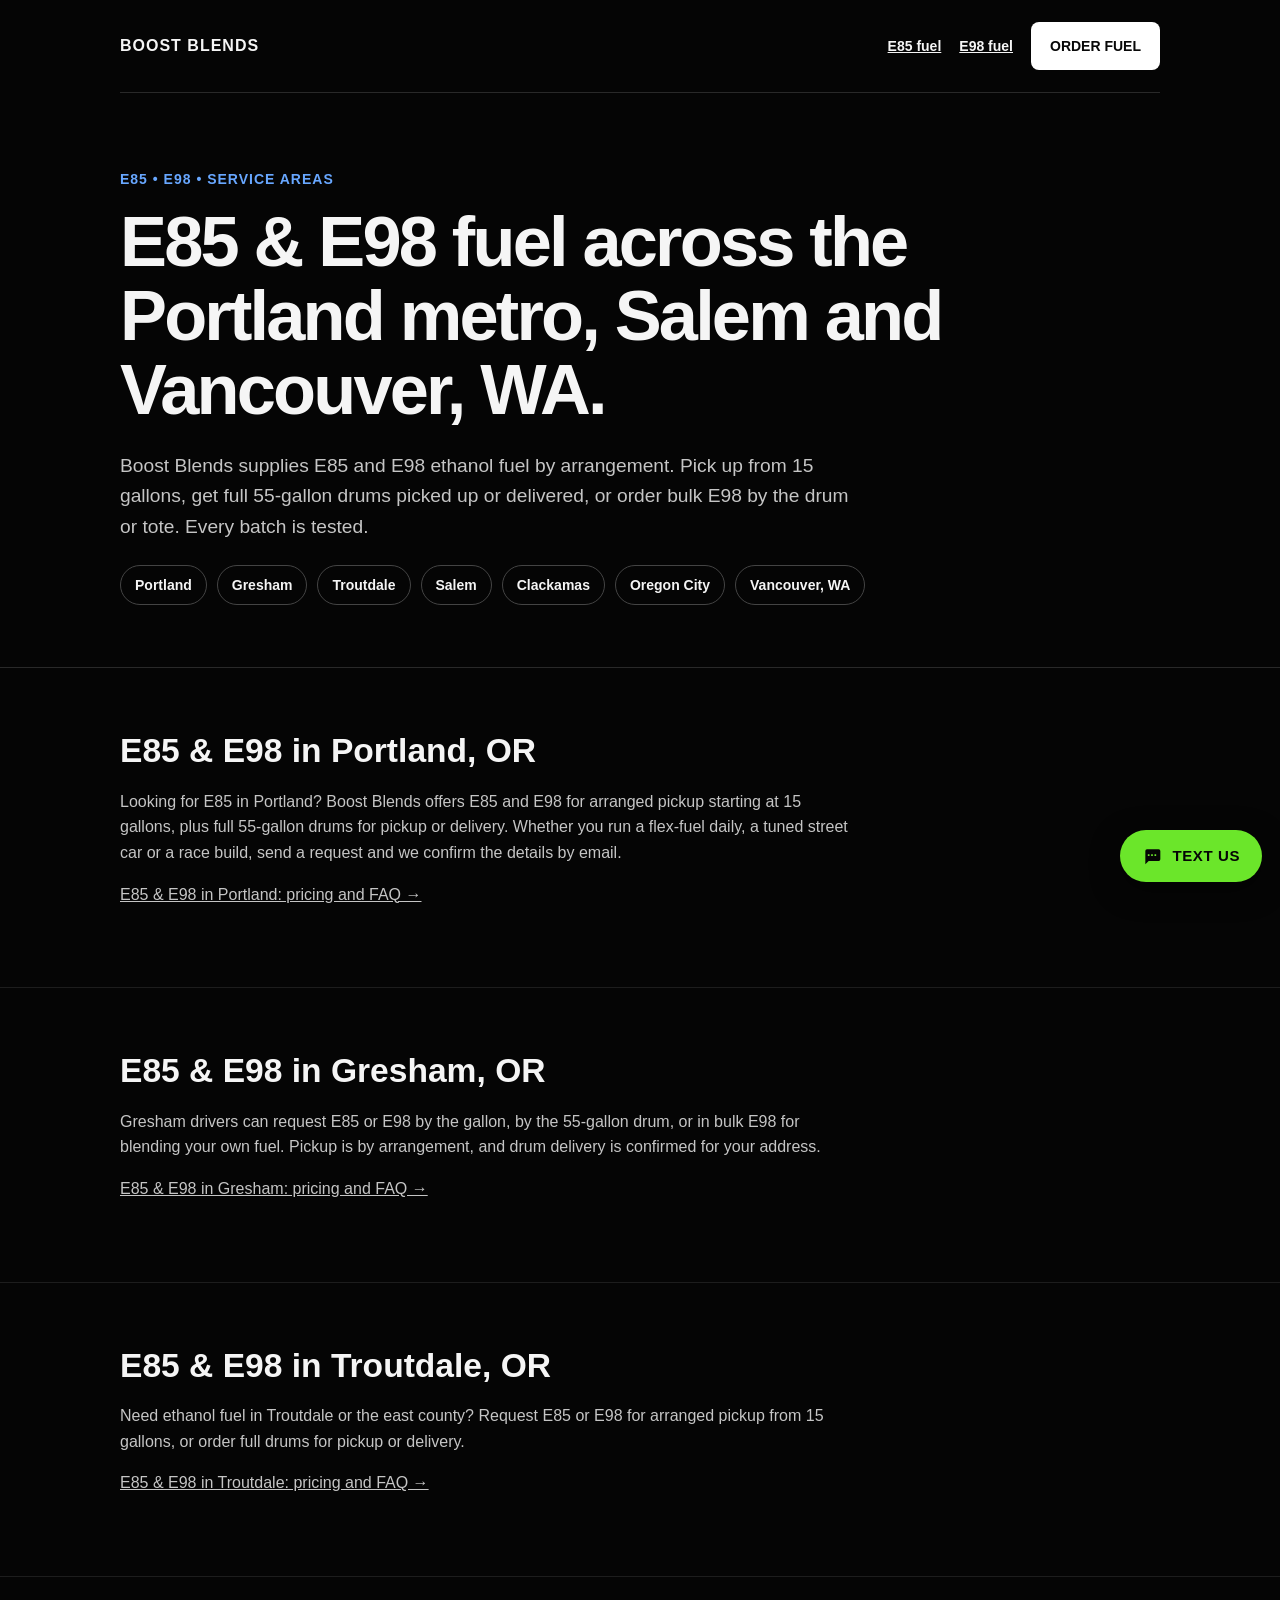
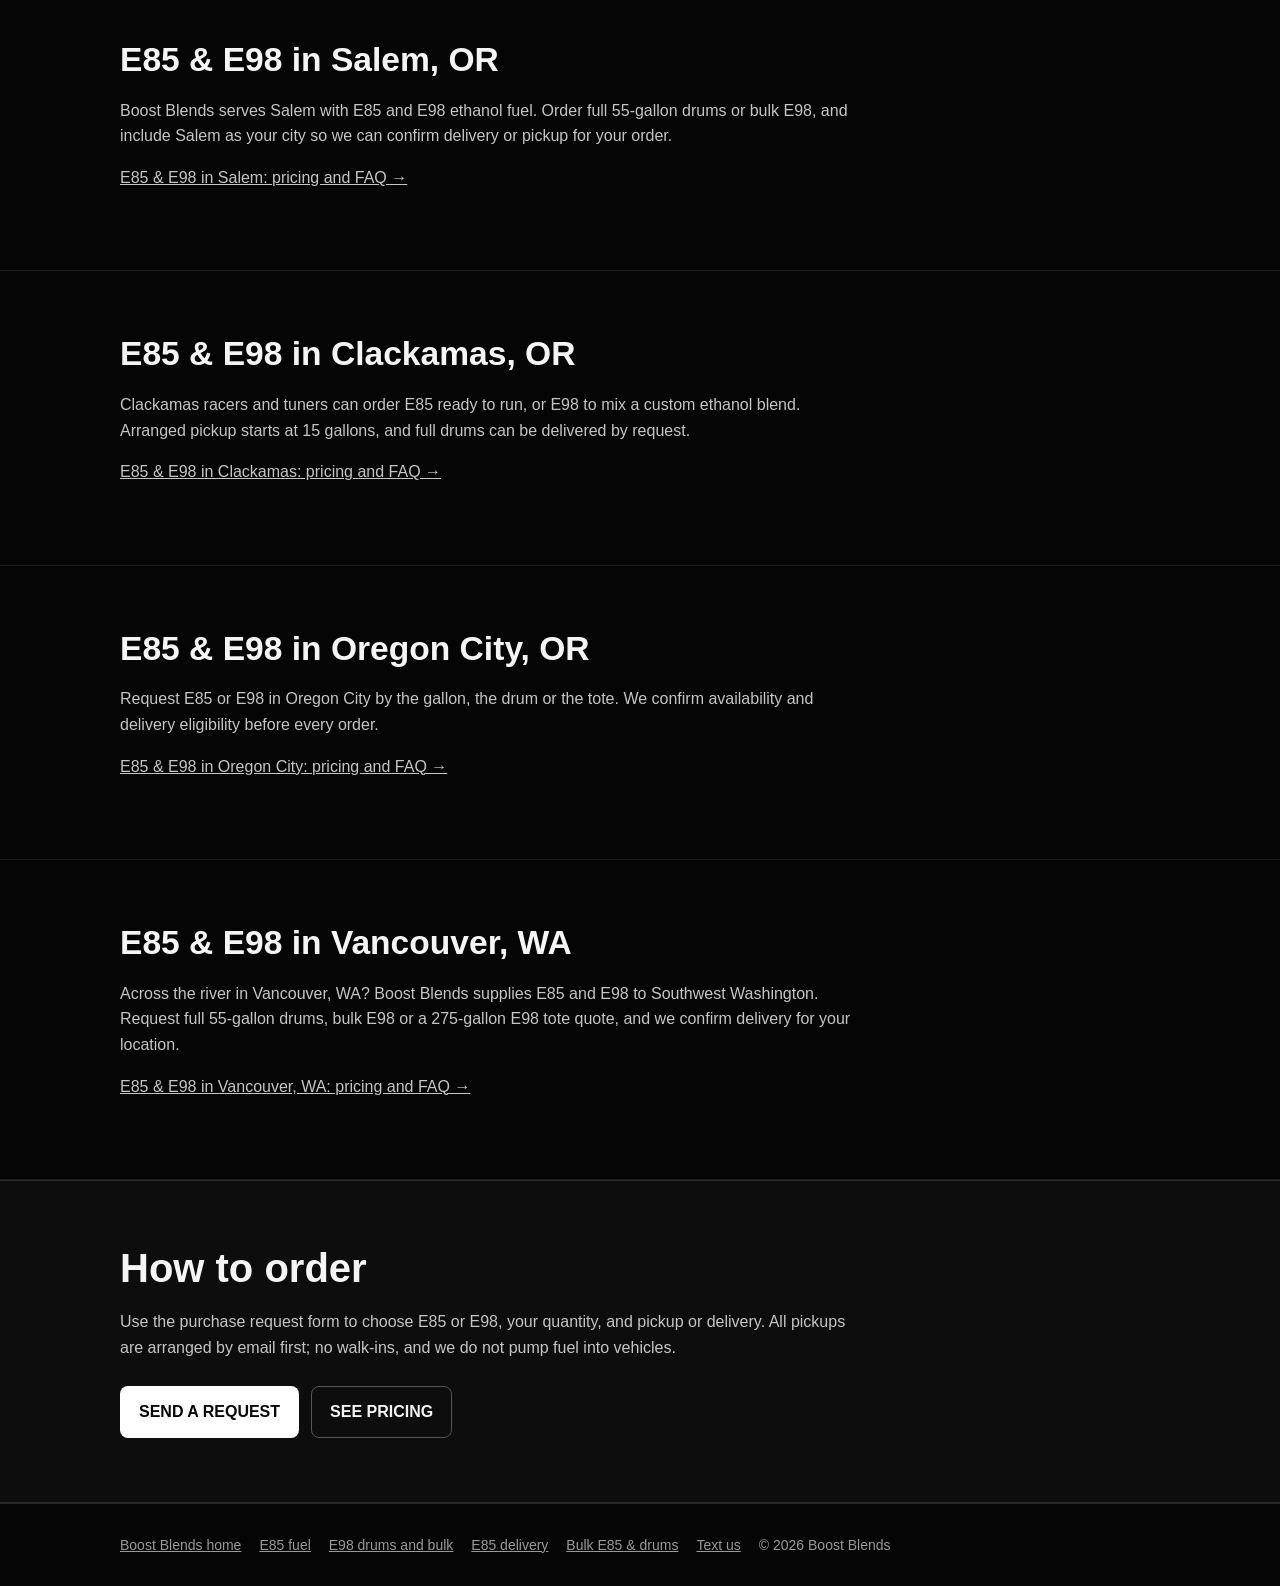
==== commit 64b52caa: "Show 'Text us' labels without the phone number" ====
--- a/areas.html
+++ b/areas.html
@@ -14,4 +14,4 @@
 
 <section id="vancouver-wa" class="section city"><div class="wrap"><h2>E85 &amp; E98 in Vancouver, WA</h2><p>Across the river in Vancouver, WA? Boost Blends supplies E85 and E98 to Southwest Washington. Request full 55-gallon drums, bulk E98 or a 275-gallon E98 tote quote, and we confirm delivery for your location.</p><p><a href="/e85-vancouver-wa.html">E85 &amp; E98 in Vancouver, WA: pricing and FAQ &rarr;</a></p></div></section>
 
-<section class="section notice"><div class="wrap"><h2>How to order</h2><p>Use the purchase request form to choose E85 or E98, your quantity, and pickup or delivery. All pickups are arranged by email first; no walk-ins, and we do not pump fuel into vehicles.</p><div class="actions"><a class="btn" href="/#request">SEND A REQUEST</a><a class="secondary" href="/#options">SEE PRICING</a></div></div></section></main><footer class="footer"><div class="wrap"><a href="/">Boost Blends home</a><a href="/e85.html">E85 fuel</a><a href="/e98.html">E98 drums and bulk</a><a href="/e85-delivery.html">E85 delivery</a><a href="/bulk-e85.html">Bulk E85 &amp; drums</a><a href="sms:+19712021317">Text (971) 202-1317</a><span>&copy; 2026 Boost Blends</span></div></footer><script>document.addEventListener('click',function(e){var a=e.target.closest&&e.target.closest('a[href^="sms:"]');if(a&&typeof gtag==='function')gtag('event','text_us_click');});</script><a class="textbar" href="sms:+19712021317" aria-label="Text Boost Blends at (971) 202-1317"><svg viewBox="0 0 24 24" fill="currentColor" aria-hidden="true"><path d="M4 4h16a2 2 0 0 1 2 2v10a2 2 0 0 1-2 2H8l-4 4V6a2 2 0 0 1 2-2zm3 6v2h2v-2H7zm4 0v2h2v-2h-2zm4 0v2h2v-2h-2z"/></svg>TEXT US &middot; (971) 202-1317</a></body></html>
+<section class="section notice"><div class="wrap"><h2>How to order</h2><p>Use the purchase request form to choose E85 or E98, your quantity, and pickup or delivery. All pickups are arranged by email first; no walk-ins, and we do not pump fuel into vehicles.</p><div class="actions"><a class="btn" href="/#request">SEND A REQUEST</a><a class="secondary" href="/#options">SEE PRICING</a></div></div></section></main><footer class="footer"><div class="wrap"><a href="/">Boost Blends home</a><a href="/e85.html">E85 fuel</a><a href="/e98.html">E98 drums and bulk</a><a href="/e85-delivery.html">E85 delivery</a><a href="/bulk-e85.html">Bulk E85 &amp; drums</a><a href="sms:+19712021317">Text us</a><span>&copy; 2026 Boost Blends</span></div></footer><script>document.addEventListener('click',function(e){var a=e.target.closest&&e.target.closest('a[href^="sms:"]');if(a&&typeof gtag==='function')gtag('event','text_us_click');});</script><a class="textbar" href="sms:+19712021317" aria-label="Text Boost Blends"><svg viewBox="0 0 24 24" fill="currentColor" aria-hidden="true"><path d="M4 4h16a2 2 0 0 1 2 2v10a2 2 0 0 1-2 2H8l-4 4V6a2 2 0 0 1 2-2zm3 6v2h2v-2H7zm4 0v2h2v-2h-2zm4 0v2h2v-2h-2z"/></svg>TEXT US</a></body></html>
